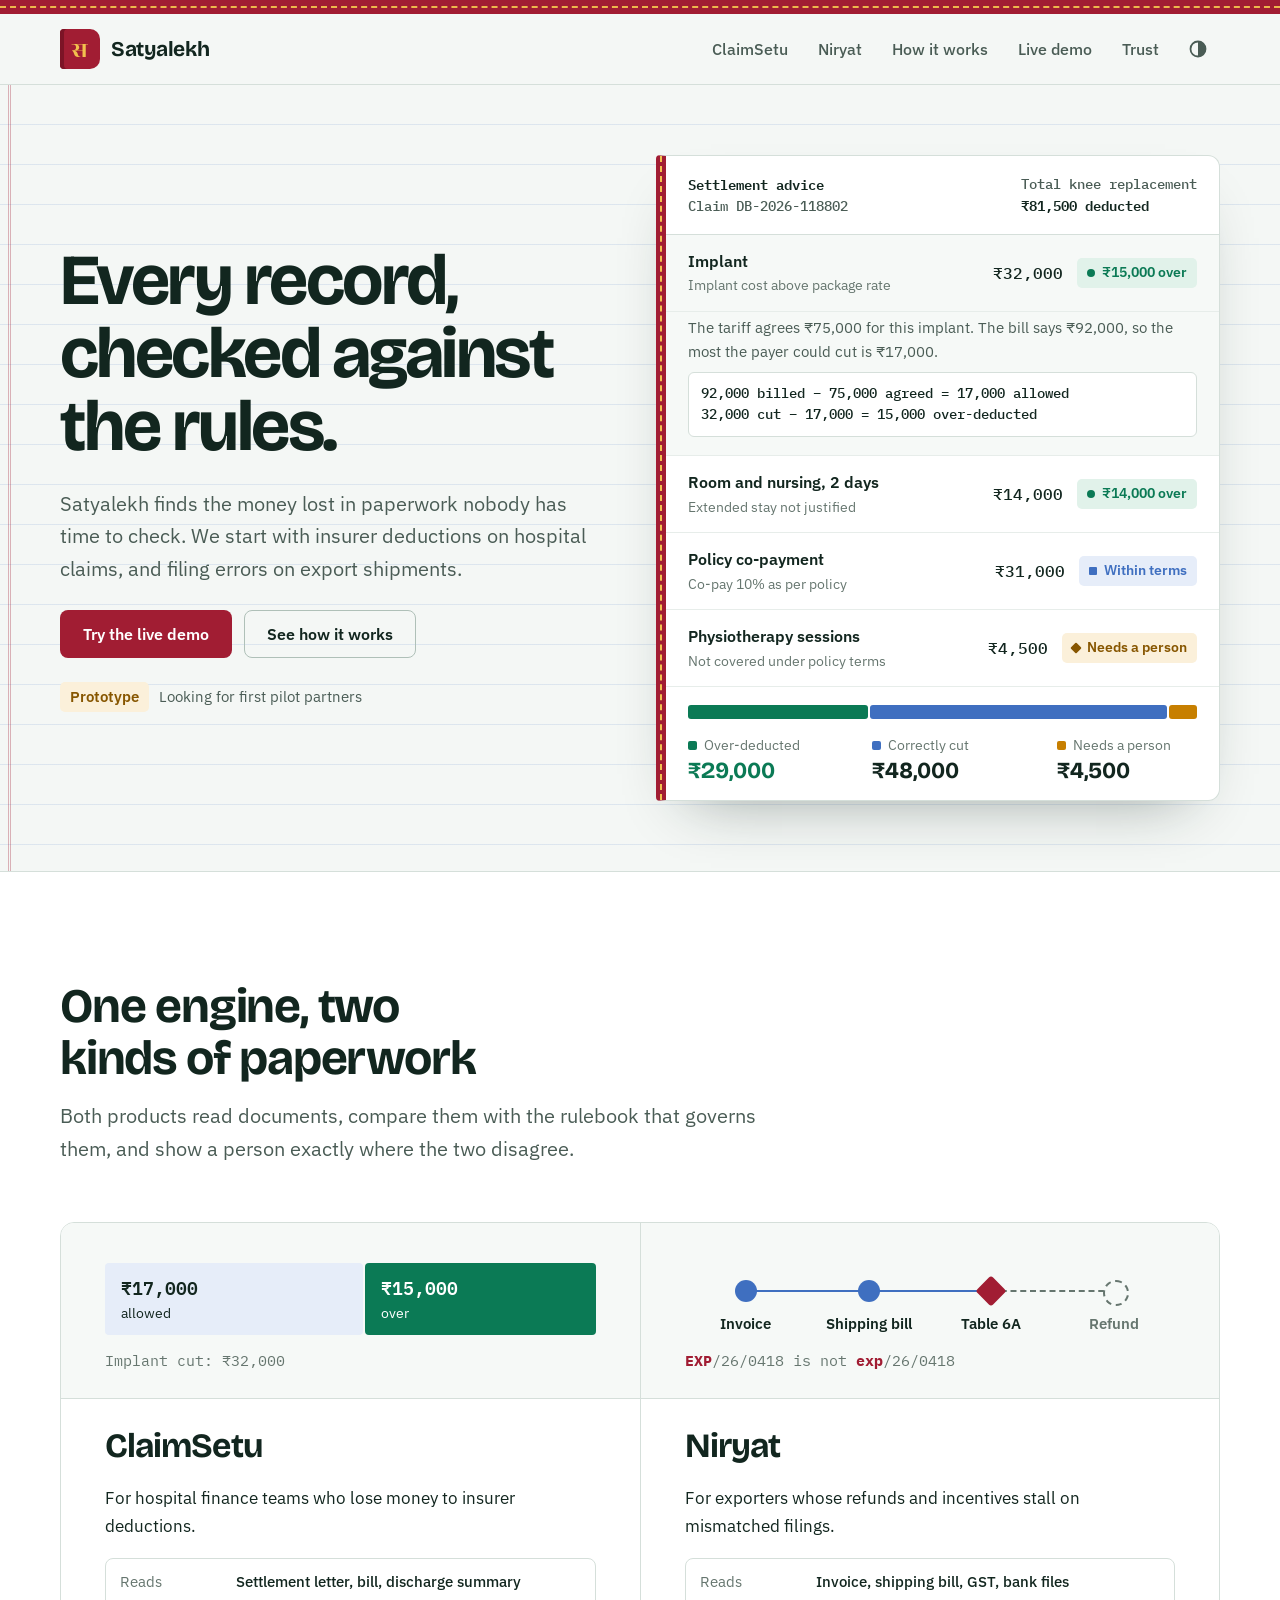
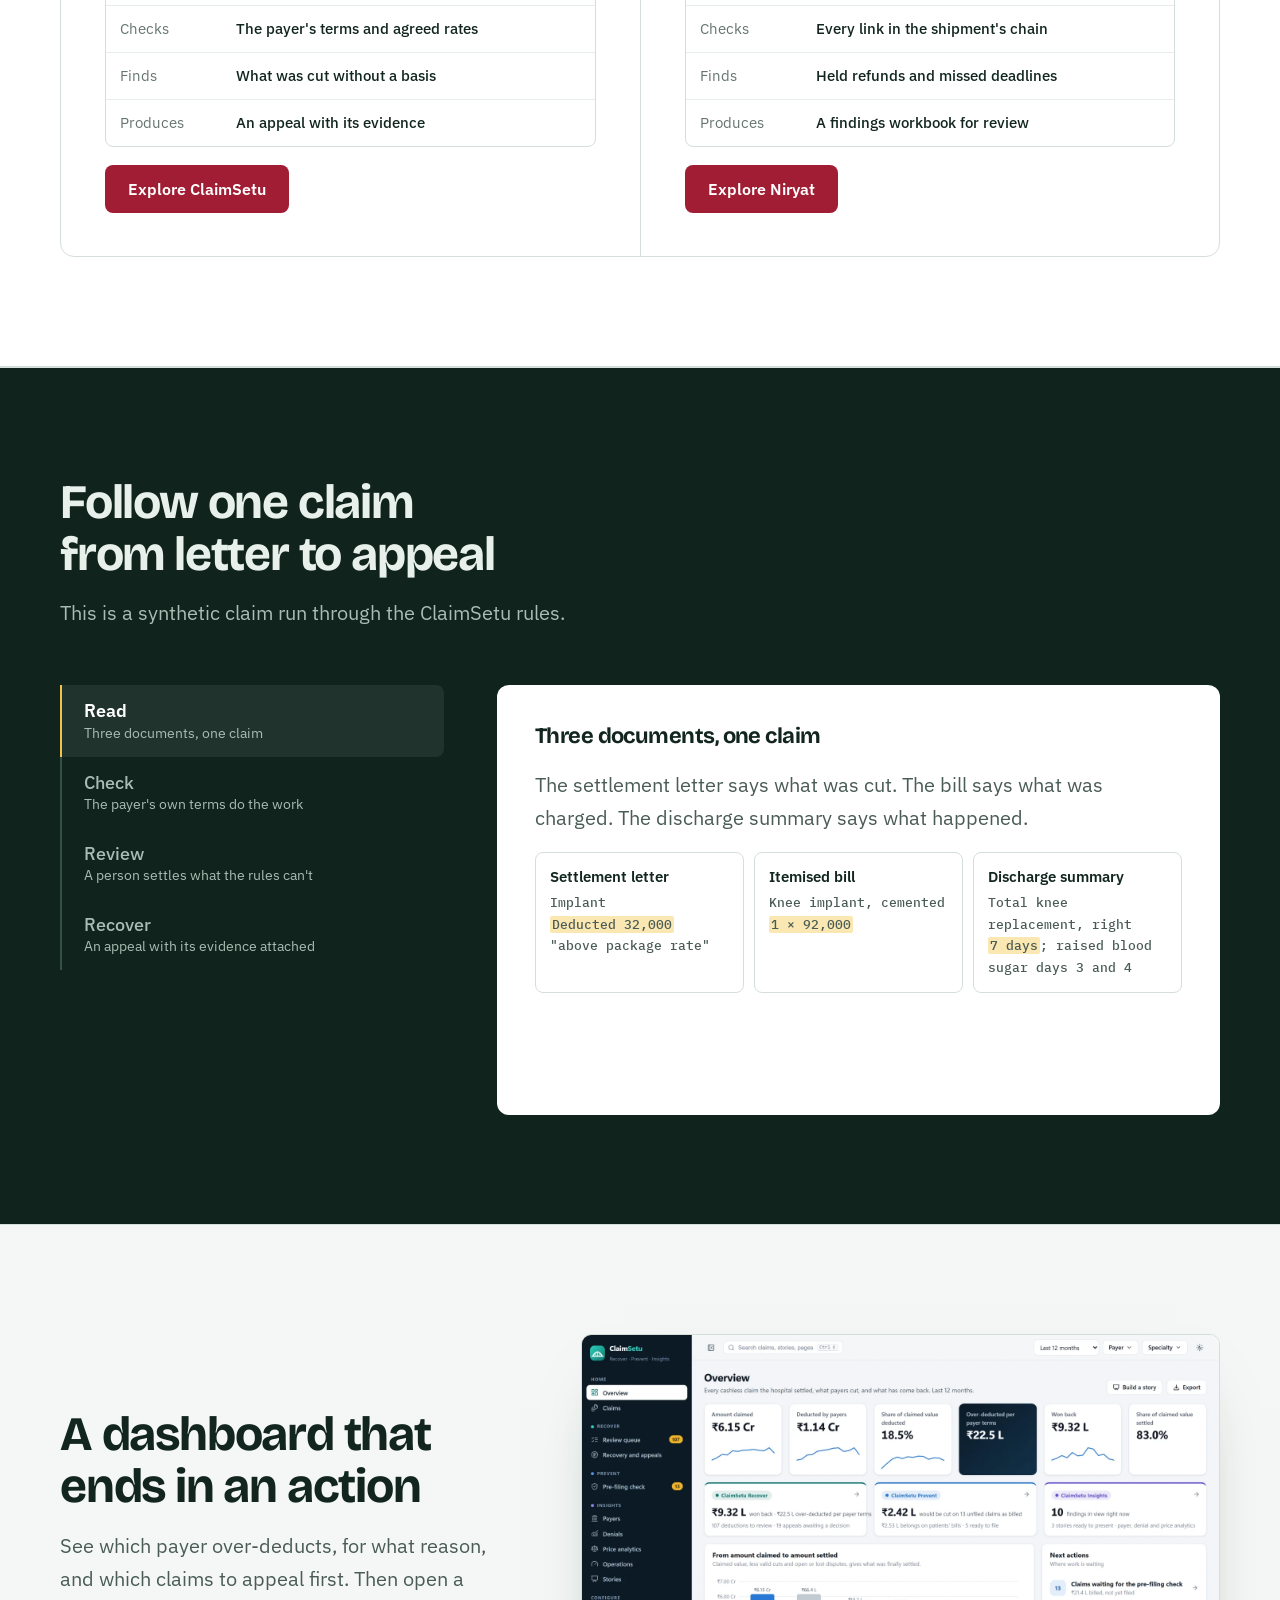
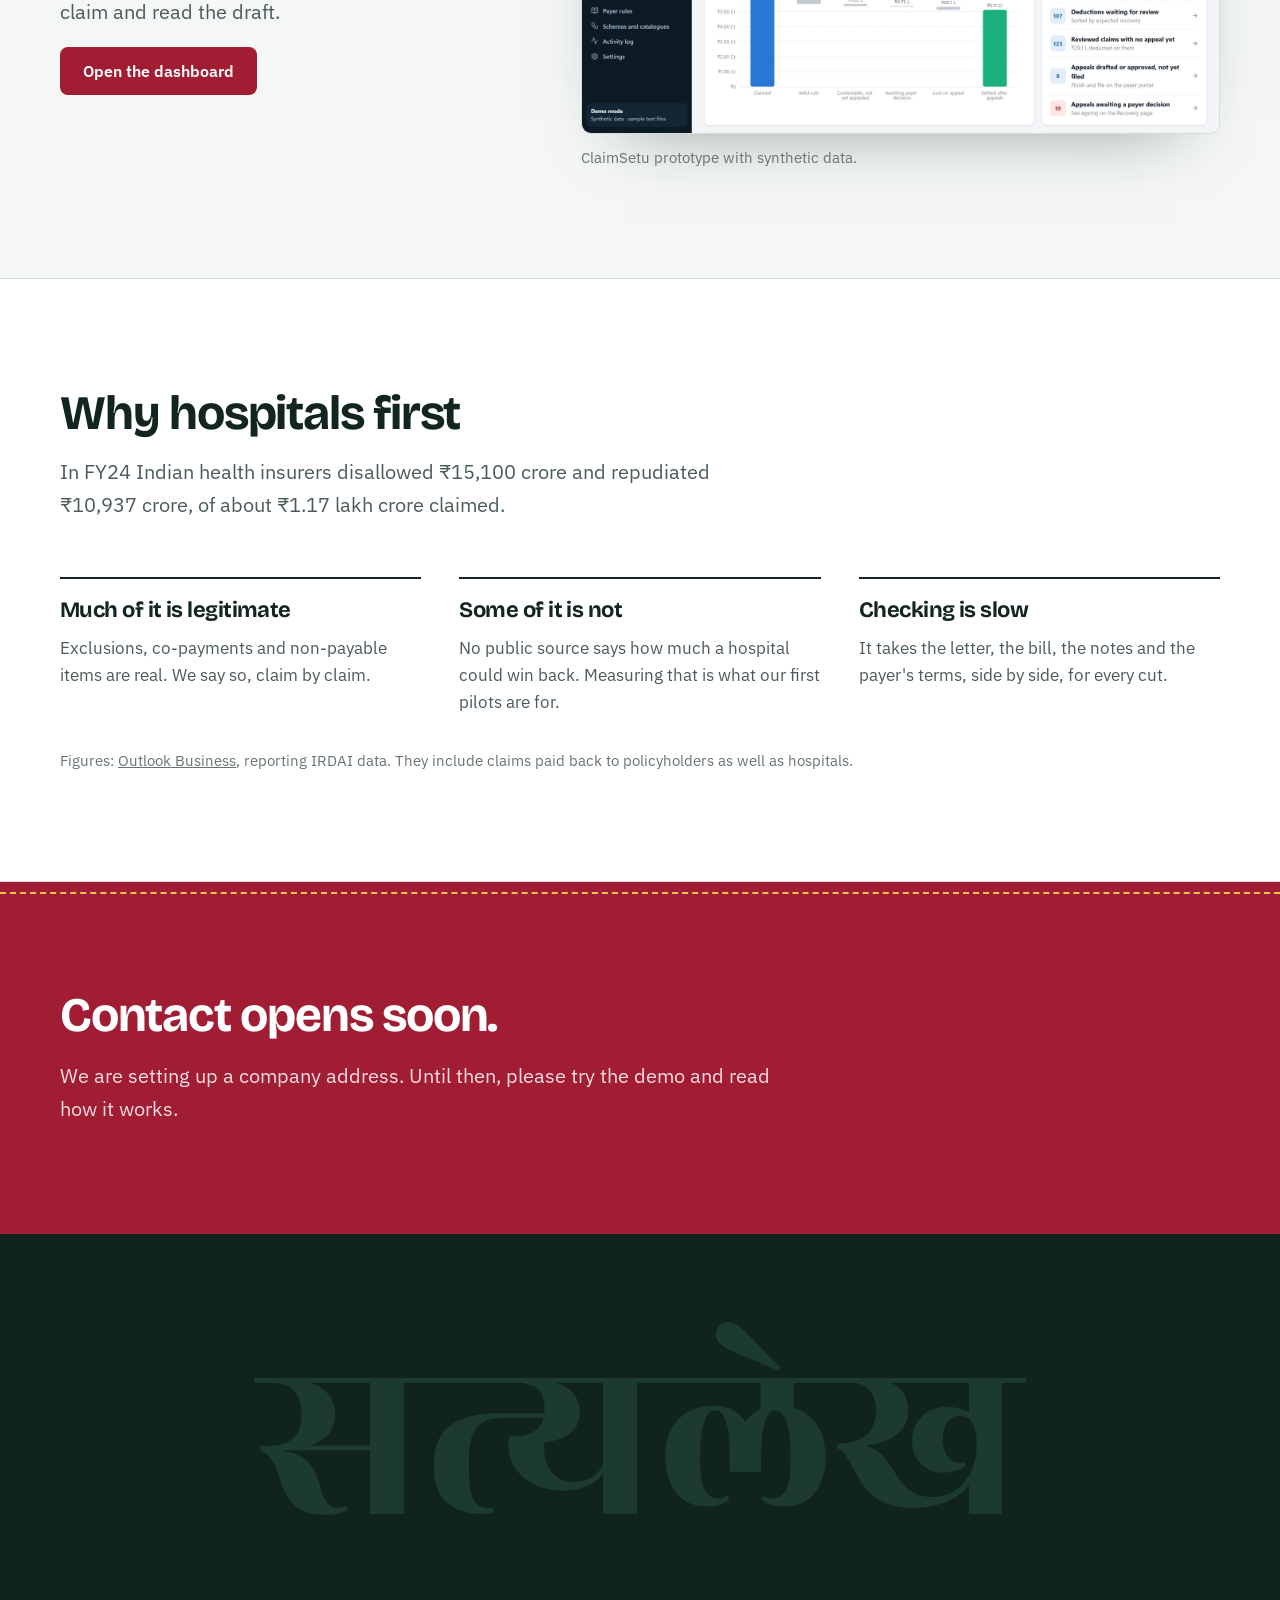
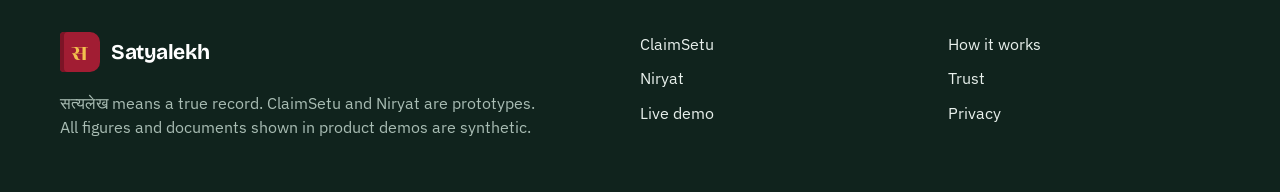
==== index.html @ 8bce0546 "Publish Satyalekh site Co-Authored-By: Claude Opus 5.5 <noreply@anthropic.com>" ====
<!doctype html>
<html lang="en"><head><meta charset="utf-8"><meta name="viewport" content="width=device-width,initial-scale=1">
<title>Satyalekh</title><meta name="description" content="Every record, checked against the rules. ClaimSetu for hospital claims and Niryat for export filings."><meta name="robots" content="noindex"><link rel="canonical" href="https://rahul263-stack.github.io/satyalekh/"><meta property="og:url" content="https://rahul263-stack.github.io/satyalekh/"><meta property="og:image" content="https://rahul263-stack.github.io/satyalekh/assets/share.png"><meta property="og:image:width" content="1200"><meta property="og:image:height" content="630"><meta name="twitter:card" content="summary_large_image"><meta property="og:type" content="website"><meta property="og:site_name" content="Satyalekh"><meta property="og:title" content="Satyalekh"><meta property="og:description" content="Every record, checked against the rules. ClaimSetu for hospital claims and Niryat for export filings."><meta name="theme-color" content="#A11D33"><script src="assets/theme.js"></script>
<link rel="icon" href="data:image/svg+xml,<svg xmlns='http://www.w3.org/2000/svg' viewBox='0 0 64 64'><rect width='64' height='64' rx='10' fill='%23A11D33'/><path d='M10 10v44' stroke='%23F2C14E' stroke-width='4' stroke-dasharray='7 5'/><path d='M22 34l9 10 20-24' fill='none' stroke='white' stroke-width='7'/></svg>">
<link rel="preconnect" href="https://fonts.googleapis.com"><link rel="preconnect" href="https://fonts.gstatic.com" crossorigin>
<link href="https://fonts.googleapis.com/css2?family=Bricolage+Grotesque:opsz,wght@12..96,600;12..96,700&family=IBM+Plex+Mono:wght@400;500;600&family=IBM+Plex+Sans:wght@400;500;600;700&family=Rozha+One&display=swap" rel="stylesheet">
<link rel="stylesheet" href="assets/site.css"></head><body>
<a class="skip" href="#main">Skip to content</a><div class="binding" aria-hidden="true"></div>
<header class="top"><div class="wrap bar"><a class="logo" href="index.html"><i aria-hidden="true">स</i>Satyalekh</a><button class="menu" type="button" aria-expanded="false" aria-controls="nav">Menu</button><nav class="nav" id="nav" aria-label="Main"><a href="claimsetu.html">ClaimSetu</a><a href="niryat.html">Niryat</a><a href="how-it-works.html">How it works</a><a href="demo.html">Live demo</a><a href="trust.html">Trust</a><button class="theme" type="button" aria-label="Switch light or dark theme"><svg width="20" height="20" viewBox="0 0 20 20" aria-hidden="true"><circle cx="10" cy="10" r="7.5" fill="none" stroke="currentColor" stroke-width="1.8"/><path d="M10 2.5a7.5 7.5 0 0 1 0 15z" fill="currentColor"/></svg><span>Theme</span></button></nav></div></header>
<main id="main">
<section class="hero"><div class="wrap"><div class="hero-copy"><h1>Every record, checked against the rules.</h1><p class="lead">Satyalekh finds the money lost in paperwork nobody has time to check. We start with insurer deductions on hospital claims, and filing errors on export shipments.</p><div class="cta"><a class="btn p" href="demo.html">Try the live demo</a><a class="btn s" href="how-it-works.html">See how it works</a></div><p class="status"><b>Prototype</b> Looking for first pilot partners</p></div><figure class="letter" aria-label="Settlement letter checked line by line"><div class="letter-h"><span><strong>Settlement advice</strong><br>Claim DB-2026-118802</span><span>Total knee replacement<br><strong>₹81,500 deducted</strong></span></div>
<button class="line" type="button" aria-expanded="true" aria-controls="pf0"><span class="row"><span class="what">Implant<span class="why">Implant cost above package rate</span></span><span class="amt">₹32,000</span><span class="tag g">₹15,000 over</span></span></button><div class="proof" id="pf0">The tariff agrees ₹75,000 for this implant. The bill says ₹92,000, so the most the payer could cut is ₹17,000.<code>92,000 billed − 75,000 agreed = 17,000 allowed<br>32,000 cut − 17,000 = 15,000 over-deducted</code></div><button class="line" type="button" aria-expanded="false" aria-controls="pf1"><span class="row"><span class="what">Room and nursing, 2 days<span class="why">Extended stay not justified</span></span><span class="amt">₹14,000</span><span class="tag g">₹14,000 over</span></span></button><div class="proof" id="pf1" hidden>The discharge summary records raised blood sugar on days 3 and 4. The terms accept a documented complication as grounds for a longer stay.<code>Evidence: discharge summary, "needing insulin adjustment"</code></div><button class="line" type="button" aria-expanded="false" aria-controls="pf2"><span class="row"><span class="what">Policy co-payment<span class="why">Co-pay 10% as per policy</span></span><span class="amt">₹31,000</span><span class="tag a">Within terms</span></span></button><div class="proof" id="pf2" hidden>The policy carries a 10% co-payment. This cut is correct, so it is not appealed.<code>310,000 claimed × 10% = 31,000</code></div><button class="line" type="button" aria-expanded="false" aria-controls="pf3"><span class="row"><span class="what">Physiotherapy sessions<span class="why">Not covered under policy terms</span></span><span class="amt">₹4,500</span><span class="tag w">Needs a person</span></span></button><div class="proof" id="pf3" hidden>The terms on file say nothing about physiotherapy. A reviewer decides. The software does not guess.<code>No matching rule found</code></div>
<div class="split" role="img" aria-label="Of ₹81,500 deducted: ₹29,000 over-deducted, ₹48,000 correctly cut, ₹4,500 needs a person"><i style="flex:29000" class="sg"></i><i style="flex:48000" class="sa"></i><i style="flex:4500" class="sw"></i></div><dl class="sum"><div class="win"><dt>Over-deducted</dt><dd>₹29,000</dd></div><div><dt>Correctly cut</dt><dd>₹48,000</dd></div><div><dt>Needs a person</dt><dd>₹4,500</dd></div></dl></figure></div></section>
<section class="sheet"><div class="wrap"><div class="sec-head"><h2>One engine, two kinds of paperwork</h2><p class="lead">Both products read documents, compare them with the rulebook that governs them, and show a person exactly where the two disagree.</p></div><div class="pair"><article class="prod"><div class="pv" aria-hidden="true"><div class="cutbar"><span style="flex:17">₹17,000<br><small>allowed</small></span><span class="over" style="flex:15">₹15,000<br><small>over</small></span></div><p class="mono small">Implant cut: ₹32,000</p></div><h3>ClaimSetu</h3><p>For hospital finance teams who lose money to insurer deductions.</p><dl class="eq"><div><dt>Reads</dt><dd>Settlement letter, bill, discharge summary</dd></div><div><dt>Checks</dt><dd>The payer's terms and agreed rates</dd></div><div><dt>Finds</dt><dd>What was cut without a basis</dd></div><div><dt>Produces</dt><dd>An appeal with its evidence</dd></div></dl><div class="cta"><a class="btn p" href="claimsetu.html">Explore ClaimSetu</a></div></article><article class="prod"><div class="pv" aria-hidden="true"><div class="links"><span>Invoice</span><span>Shipping bill</span><span class="bad">Table 6A</span><span class="off">Refund</span></div><p class="mono small"><b>EXP</b>/26/0418 is not <b>exp</b>/26/0418</p></div><h3>Niryat</h3><p>For exporters whose refunds and incentives stall on mismatched filings.</p><dl class="eq"><div><dt>Reads</dt><dd>Invoice, shipping bill, GST, bank files</dd></div><div><dt>Checks</dt><dd>Every link in the shipment's chain</dd></div><div><dt>Finds</dt><dd>Held refunds and missed deadlines</dd></div><div><dt>Produces</dt><dd>A findings workbook for review</dd></div></dl><div class="cta"><a class="btn p" href="niryat.html">Explore Niryat</a></div></article></div></div></section>
<section class="night"><div class="wrap"><div class="sec-head"><h2>Follow one claim from letter to appeal</h2><p class="lead">This is a synthetic claim run through the ClaimSetu rules.</p></div><div class="stepper"><div class="steps" role="tablist" aria-label="How a claim is checked" aria-orientation="vertical"><button role="tab" id="t0" aria-controls="s0" aria-selected="true" tabindex="0">Read<small>Three documents, one claim</small></button><button role="tab" id="t1" aria-controls="s1" aria-selected="false" tabindex="-1">Check<small>The payer's own terms do the work</small></button><button role="tab" id="t2" aria-controls="s2" aria-selected="false" tabindex="-1">Review<small>A person settles what the rules can't</small></button><button role="tab" id="t3" aria-controls="s3" aria-selected="false" tabindex="-1">Recover<small>An appeal with its evidence attached</small></button></div><div><div class="stage" role="tabpanel" id="s0" aria-labelledby="t0"><h3>Three documents, one claim</h3><p class="lead">The settlement letter says what was cut. The bill says what was charged. The discharge summary says what happened.</p><div class="docs"><div class="doc"><b>Settlement letter</b>Implant<br><mark>Deducted 32,000</mark><br>"above package rate"</div><div class="doc"><b>Itemised bill</b>Knee implant, cemented<br><mark>1 × 92,000</mark></div><div class="doc"><b>Discharge summary</b>Total knee replacement, right<br><mark>7 days</mark>; raised blood sugar days 3 and 4</div></div></div><div class="stage" role="tabpanel" id="s1" aria-labelledby="t1" hidden><h3>The payer's own terms do the work</h3><p class="lead">One rule file per payer holds the policy terms and the rates it agreed with the hospital. The engine works out the most the payer could cut.</p><div class="calc"><div><span>Implant billed</span><span>₹92,000</span></div><div><span>Rate agreed with this payer</span><span>₹75,000</span></div><div><span>Cut allowed</span><span>₹17,000</span></div><div><span>Cut made</span><span>₹32,000</span></div><div class="tot"><span>Over-deducted</span><span>₹15,000</span></div></div></div><div class="stage" role="tabpanel" id="s2" aria-labelledby="t2" hidden><h3>A person settles what the rules can't</h3><p class="lead">Findings with a clear rule go to quick confirmation. Anything without a rule waits for a reviewer. Nothing unclear is appealed automatically.</p><div class="calc"><div><span>Implant</span><span class="tag g">Confirmed</span></div><div><span>Room and nursing</span><span class="tag g">Confirmed</span></div><div><span>Co-payment</span><span class="tag a">Correctly cut</span></div><div><span>Physiotherapy</span><span class="tag w">Needs a person</span></div></div></div><div class="stage" role="tabpanel" id="s3" aria-labelledby="t3" hidden><h3>An appeal with its evidence attached</h3><p class="lead">The draft names the term, shows the arithmetic and lists the documents. The hospital edits it, approves it and files it.</p><div class="appeal">Re: Claim DB-2026-118802

1. Implant. Deducted ₹32,000. The signed tariff
   supports ₹17,000. Please release ₹15,000.
2. Room and nursing. The discharge summary records
   a complication. Please release ₹14,000.

Total requested: ₹29,000</div></div></div></div></div></section>
<section><div class="wrap feat"><div><h2>A dashboard that ends in an action</h2><p class="lead">See which payer over-deducts, for what reason, and which claims to appeal first. Then open a claim and read the draft.</p><div class="cta"><a class="btn p" href="demo.html">Open the dashboard</a></div></div><figure><div class="shot"><img src="assets/claimsetu-overview.webp" width="1600" height="1000" alt="ClaimSetu overview with claimed, deducted and recovered amounts"></div><figcaption>ClaimSetu prototype with synthetic data.</figcaption></figure></div></section>
<section class="sheet"><div class="wrap"><div class="sec-head"><h2>Why hospitals first</h2><p class="lead">In FY24 Indian health insurers disallowed ₹15,100 crore and repudiated ₹10,937 crore, of about ₹1.17 lakh crore claimed.</p></div><div class="cols"><div><h3>Much of it is legitimate</h3><p>Exclusions, co-payments and non-payable items are real. We say so, claim by claim.</p></div><div><h3>Some of it is not</h3><p>No public source says how much a hospital could win back. Measuring that is what our first pilots are for.</p></div><div><h3>Checking is slow</h3><p>It takes the letter, the bill, the notes and the payer's terms, side by side, for every cut.</p></div></div><p class="small" style="margin-top:32px">Figures: <a href="https://www.outlookbusiness.com/economy-and-policy/health-insurers-disallowed-claims-worth-rs-15100-crore-during-fy24">Outlook Business</a>, reporting IRDAI data. They include claims paid back to policyholders as well as hospitals.</p></div></section><section class="end" id="contact"><div class="wrap" style="grid-template-columns:minmax(0,1fr)"><div><h2>Contact opens soon.</h2><p class="lead">We are setting up a company address. Until then, please try the demo and read how it works.</p></div></div></section></main>
<footer><div class="word" aria-hidden="true">सत्यलेख</div><div class="wrap"><div><a class="logo" href="index.html"><i aria-hidden="true">स</i>Satyalekh</a><p>सत्यलेख means a true record. ClaimSetu and Niryat are prototypes. All figures and documents shown in product demos are synthetic.</p></div><nav aria-label="Products"><a href="claimsetu.html">ClaimSetu</a><a href="niryat.html">Niryat</a><a href="demo.html">Live demo</a></nav><nav aria-label="Company"><a href="how-it-works.html">How it works</a><a href="trust.html">Trust</a><a href="privacy.html">Privacy</a></nav></div></footer>
<script src="assets/site.js"></script></body></html>
---- assets/site.css ----
/* Layout: an account book. A stitched madder cloth edge binds cool ruled pages; evidence is set in mono, speech in sans. */
:root{
  --paper:#F4F7F5; --sheet:#FFFFFF; --ink:#12261F; --ink-2:#4A5C55; --ink-3:#66766F; --rule:#D5DFDA; --rule-2:#E7EDEA;
  --cloth:#A11D33; --cloth-deep:#7C1426; --thread:#F2C14E; --night:#10231D; --night-2:#18332A; --on-night:#E8F0EC; --on-night-2:#A9BDB4;
  --good:#0B7A55; --good-bg:#E1F2EA; --warn:#C77F00; --warn-ink:#875600; --warn-bg:#FBF0DA; --info:#3F6FC0; --info-bg:#E6EDF9;
  --display:'Bricolage Grotesque','Segoe UI',system-ui,sans-serif; --body:'IBM Plex Sans','Segoe UI',system-ui,sans-serif; --mono:'IBM Plex Mono',Consolas,monospace; --deva:'Rozha One','Nirmala UI',serif;
  --tint:#F6F9F7; --edge:#AFC0B8; --head:rgba(244,247,245,.94); --hl:#FBE7B2; --mark:#A11D33; --lane-a:#FBF4E4; --lane-b:#F1F6F4; --lane-c:#EDF2FB; --c-g:#0B7A55; --c-w:#C77F00; --c-a:#3F6FC0; --grid:#E1E9E5; --ruleline:rgba(63,111,192,.13); --margin:rgba(161,29,51,.32);
  --max:1200px; --r:10px;
}
*{box-sizing:border-box}[hidden]{display:none!important}
html{scroll-behavior:smooth;scroll-padding-top:90px;background:var(--paper)}
body{margin:0;background:var(--paper);color:var(--ink);font:400 17px/1.6 var(--body);-webkit-font-smoothing:antialiased}
h1,h2,h3,h4,p,ul,ol,figure,dl,dd{margin:0}ul,ol{padding:0;list-style:none}img,svg{max-width:100%;display:block}a{color:inherit}
h1,h2,h3{font-family:var(--display);letter-spacing:-.025em;text-wrap:balance;font-weight:700}
h1{font-size:clamp(40px,5.6vw,72px);line-height:1.02}h2{font-size:clamp(30px,3.9vw,48px);line-height:1.08}h3{font-size:22px;line-height:1.25}
.wrap{max-width:var(--max);margin:0 auto;padding-inline:max(20px,env(safe-area-inset-left)) max(20px,env(safe-area-inset-right))}
.lead{font-size:clamp(18px,1.6vw,21px);color:var(--ink-2);max-width:60ch}
.small{font-size:14.5px;color:var(--ink-3)}.mono{font-family:var(--mono)}.num{font-variant-numeric:tabular-nums}
:focus-visible{outline:3px solid var(--info);outline-offset:3px;border-radius:4px}
.skip{position:absolute;left:-999px}.skip:focus{left:12px;top:12px;z-index:99;background:var(--sheet);padding:10px 14px}
.vh{position:absolute;width:1px;height:1px;overflow:hidden;clip-path:inset(50%)}

/* bound edge */
.binding{height:14px;background:var(--cloth);position:relative}
.binding::after{content:"";position:absolute;inset:6px 0 auto;border-top:2px dashed var(--thread);opacity:.95}
header.top{position:sticky;top:0;z-index:40;background:var(--head);backdrop-filter:blur(10px);border-bottom:1px solid var(--rule)}
.bar{display:flex;align-items:center;justify-content:space-between;gap:24px;min-height:70px}
.logo{display:flex;align-items:center;gap:11px;text-decoration:none;font:700 21px var(--display);letter-spacing:-.02em}
.logo i{font:400 23px/1 var(--deva);font-style:normal;width:40px;height:40px;background:var(--cloth);color:var(--thread);display:grid;place-items:center;border-radius:4px 10px 10px 4px;padding-top:3px;box-shadow:inset 4px 0 0 var(--cloth-deep)}
.nav{display:flex;align-items:center;gap:4px}
.nav a{padding:10px 13px;text-decoration:none;color:var(--ink-2);font-weight:500;font-size:15.5px;border-radius:8px}
.nav a:hover{color:var(--ink);background:var(--rule-2)}.nav a[aria-current]{color:var(--ink);box-shadow:inset 0 -2px 0 var(--mark);border-radius:0}
.btn{display:inline-flex;align-items:center;justify-content:center;gap:8px;min-height:48px;padding:0 22px;border-radius:8px;border:1.5px solid transparent;font:600 16px var(--body);text-decoration:none;cursor:pointer;transition:background .18s,border-color .18s,transform .18s}
.btn:active{transform:translateY(1px)}.btn.p{background:var(--cloth);color:#fff}.btn.p:hover{background:var(--cloth-deep)}
.btn.s{border-color:var(--edge);color:var(--ink);background:transparent}.btn.s:hover{border-color:var(--ink);background:var(--sheet)}
.nav a.btn.p{color:#fff;min-height:44px;padding:0 18px;margin-left:8px;border-radius:8px}.nav a.btn.p:hover{background:var(--cloth-deep)}
.cta{display:flex;gap:12px;flex-wrap:wrap}
.menu{display:none;border:1px solid var(--rule);background:var(--sheet);border-radius:8px;min-height:44px;padding:0 14px;font:600 15px var(--body);color:var(--ink);cursor:pointer}

section{padding-block:clamp(64px,8.5vw,116px)}
.sec-head{display:grid;gap:16px;max-width:760px;margin-bottom:clamp(32px,4.5vw,56px)}
.night{background:var(--night);color:var(--on-night)}.night .lead,.night .small{color:var(--on-night-2)}
.sheet{background:var(--sheet);border-block:1px solid var(--rule)}

/* hero + letter */
.hero{padding-block:clamp(44px,5.5vw,84px)}
.hero .wrap{display:grid;grid-template-columns:minmax(0,1fr) minmax(0,1.06fr);gap:clamp(32px,5vw,72px);align-items:center}
.hero-copy{display:grid;gap:24px}
.status{display:inline-flex;gap:10px;align-items:center;font-size:15px;color:var(--ink-2)}
.status b{font-weight:600;color:var(--warn-ink);background:var(--warn-bg);padding:3px 10px;border-radius:5px}
.letter{background:var(--sheet);border:1px solid var(--rule);border-left:10px solid var(--cloth);border-radius:4px 12px 12px 4px;box-shadow:0 28px 60px -34px rgba(18,38,31,.45);min-width:0}
.letter-h{display:flex;justify-content:space-between;gap:14px;flex-wrap:wrap;padding:18px 22px;border-bottom:1px solid var(--rule);font:500 13.5px/1.5 var(--mono);color:var(--ink-2)}
.letter-h strong{color:var(--ink);font-weight:600}
.line{display:block;width:100%;text-align:left;background:none;border:0;border-bottom:1px solid var(--rule-2);padding:14px 22px;font:inherit;color:inherit;cursor:pointer;position:relative}
.line:hover{background:var(--tint)}.line[aria-expanded=true]{background:var(--tint)}
.line .row{display:grid;grid-template-columns:minmax(0,1fr) auto auto;gap:14px;align-items:center}
.line .what{font-weight:600;font-size:16px}.line .why{font-size:14px;color:var(--ink-3);display:block;font-weight:400}
.line .amt{font:500 16px var(--mono);font-variant-numeric:tabular-nums}
.tag{display:inline-flex;align-items:center;gap:7px;font-weight:600;font-size:13.5px;padding:4px 10px;border-radius:5px;white-space:nowrap}
.tag::before{content:"";width:8px;height:8px;border-radius:50%;background:currentColor}
.tag.g{color:var(--good);background:var(--good-bg)}.tag.a{color:var(--info);background:var(--info-bg)}.tag.w{color:var(--warn-ink);background:var(--warn-bg)}
.tag.w::before{border-radius:1px;transform:rotate(45deg)}.tag.a::before{border-radius:1px}
.proof{padding:4px 22px 18px;border-bottom:1px solid var(--rule-2);background:var(--tint);font-size:15px;color:var(--ink-2)}
.proof code{display:block;font:500 13.5px/1.6 var(--mono);color:var(--ink);background:var(--sheet);border:1px solid var(--rule);border-radius:6px;padding:10px 12px;margin-top:8px;overflow-wrap:anywhere}
.sum{display:grid;grid-template-columns:repeat(4,1fr)}
.sum div{padding:16px 14px 16px 22px;border-right:1px solid var(--rule-2)}.sum div:last-child{border:0}
.sum dt{font-size:13.5px;color:var(--ink-3)}.sum dd{font:700 23px var(--display);font-variant-numeric:tabular-nums}.sum .win dd{color:var(--good)}

/* product pair */
.pair{display:grid;grid-template-columns:repeat(2,minmax(0,1fr));gap:0;border:1px solid var(--rule);background:var(--sheet);border-radius:14px;overflow:hidden}
.prod{padding:clamp(26px,3.4vw,46px);display:flex;flex-direction:column;gap:18px;min-width:0}.prod+.prod{border-left:1px solid var(--rule)}
.prod h3{font-size:34px}.prod .small{margin-top:auto}
.eq{display:grid;gap:0;border:1px solid var(--rule);border-radius:8px;font-size:15px;overflow:hidden}
.eq div{display:grid;grid-template-columns:104px minmax(0,1fr);gap:12px;padding:11px 14px}.eq div+div{border-top:1px solid var(--rule-2)}.eq dt{color:var(--ink-3)}.eq dd{font-weight:500}
.ticks{display:grid;gap:12px}.ticks li{padding-left:30px;position:relative}.ticks li::before{content:"";position:absolute;left:2px;top:.42em;width:13px;height:7px;border:solid var(--good);border-width:0 0 2.5px 2.5px;transform:rotate(-45deg)}
.crosses li::before{border:0;width:14px;height:2.5px;background:var(--mark);top:.72em;transform:none}

/* stepper */
.stepper{display:grid;grid-template-columns:minmax(260px,.8fr) minmax(0,1.5fr);gap:clamp(24px,4vw,60px);align-items:start}
.steps{border-left:2px solid #31514A}
.steps button{display:block;width:100%;text-align:left;background:none;border:0;color:var(--on-night-2);font:500 18px/1.35 var(--body);padding:14px 22px;cursor:pointer;margin-left:-2px;border-left:2px solid transparent}
.steps button:hover{color:#fff}.steps button[aria-selected=true]{color:#fff;font-weight:600;border-left-color:var(--thread)}
.steps small{display:block;font-size:14px;font-weight:400;color:var(--on-night-2)}
.stage{background:var(--sheet);color:var(--ink);border-radius:12px;padding:clamp(22px,3vw,38px);min-height:430px;display:grid;gap:18px;align-content:start;min-width:0}
.stage .lead{color:var(--ink-2)}
.docs{display:grid;gap:10px;grid-template-columns:repeat(3,minmax(0,1fr))}
.doc{border:1px solid var(--rule);border-radius:8px;padding:14px;font:500 13px/1.65 var(--mono);color:var(--ink-2);overflow-wrap:anywhere}.doc b{display:block;font:600 14.5px var(--body);color:var(--ink);margin-bottom:6px}
.doc mark{background:var(--hl);color:inherit;border-radius:2px;padding:0 2px}
.calc{display:grid;gap:0;border:1px solid var(--rule);border-radius:8px;overflow:hidden}.calc div{display:flex;justify-content:space-between;gap:16px;padding:11px 16px}.calc div+div{border-top:1px solid var(--rule-2)}.calc .tot{background:var(--good-bg);font-weight:700;color:var(--good)}.calc span:last-child:not(.tag){font-family:var(--mono);white-space:nowrap}

/* swimlane + architecture svg */
.diagram{overflow-x:auto;border:1px solid var(--rule);background:var(--sheet);border-radius:14px;padding:20px}
.diagram svg{min-width:980px;width:100%;height:auto;max-width:none}
.diagram text{font-family:var(--body);fill:var(--ink)}
.hint{display:none}
/* chain */
.chain{display:grid;grid-template-columns:repeat(4,minmax(0,1fr));gap:12px}
.link{text-align:left;background:var(--sheet);border:1.5px solid var(--rule);border-radius:10px;padding:16px;font:inherit;color:inherit;cursor:pointer;display:grid;gap:8px;min-width:0}
.link:hover{border-color:var(--ink-3)}.link[aria-pressed=true]{border-color:var(--ink);box-shadow:0 0 0 1px var(--ink)}
.link b{font-size:16.5px}.link .ref{font:500 13px var(--mono);color:var(--ink-3);overflow-wrap:anywhere}
.finding{margin-top:16px;border:1px solid var(--rule);background:var(--sheet);border-radius:10px;padding:24px;display:grid;gap:12px}
.kv{display:grid;grid-template-columns:repeat(auto-fit,minmax(200px,1fr));gap:12px}.kv div{border-left:2px solid var(--rule);padding-left:14px}.kv dt{font-size:14px;color:var(--ink-3)}.kv dd{font-weight:600;overflow-wrap:anywhere}

.shot{border:1px solid var(--rule);border-radius:10px;overflow:hidden;background:var(--sheet);box-shadow:0 30px 70px -44px rgba(18,38,31,.55)}.shot img{width:100%;height:auto}
figcaption{font-size:14.5px;color:var(--ink-3);padding-top:12px}.night figcaption{color:var(--on-night-2)}
.feat{display:grid;grid-template-columns:minmax(0,5fr) minmax(0,7fr);gap:clamp(28px,5vw,72px);align-items:center}.feat+.feat{margin-top:clamp(60px,8vw,110px)}.feat.r>:first-child{order:2}.feat>div{display:grid;gap:18px}
.cols{display:grid;grid-template-columns:repeat(3,minmax(0,1fr));gap:clamp(24px,3vw,44px)}.cols>div{display:grid;gap:10px;align-content:start;border-top:2px solid var(--ink);padding-top:18px}.cols.two{grid-template-columns:repeat(2,minmax(0,1fr))}.night .cols>div{border-color:var(--thread)}.night .cols p{color:var(--on-night-2)}.cols p{color:var(--ink-2)}
.tablebox{overflow-x:auto;border:1px solid var(--rule);border-radius:10px;background:var(--sheet)}
table{width:100%;border-collapse:collapse;font-size:15.5px}th,td{text-align:left;padding:13px 16px;border-bottom:1px solid var(--rule-2);vertical-align:top}th{font-weight:600;color:var(--ink-2);font-size:14.5px;background:var(--tint)}tr:last-child td{border-bottom:0}td.n,th.n{text-align:right;font-variant-numeric:tabular-nums;white-space:nowrap}
details.q{border-top:1px solid var(--rule)}details.q:last-child{border-bottom:1px solid var(--rule)}details.q summary{cursor:pointer;padding:20px 0;font-weight:600;font-size:18px}details.q p{padding-bottom:22px;color:var(--ink-2);max-width:70ch}
.end{background:var(--cloth);color:#fff;position:relative}.end::before{content:"";position:absolute;inset:10px 0 auto;border-top:2px dashed var(--thread)}.end .wrap{display:grid;grid-template-columns:minmax(0,1.2fr) minmax(0,1fr);gap:40px;align-items:center}.end .lead{color:#F6DDE1;margin-top:18px}
.card-f{background:var(--sheet);color:var(--ink);border-radius:12px;padding:26px;display:grid;gap:14px}.card-f label{display:grid;gap:6px;font-weight:600;font-size:15px}.card-f input,.card-f select,.card-f textarea{font:400 16px var(--body);color:var(--ink);padding:11px 13px;border:1.5px solid var(--edge);border-radius:7px;background:var(--sheet);width:100%}.card-f .small{margin:0}
footer{background:var(--night);color:var(--on-night-2);padding-block:52px;font-size:15.5px}footer .wrap{display:grid;grid-template-columns:2fr 1fr 1fr;gap:36px}footer a{color:var(--on-night);text-decoration:none;display:block;padding:5px 0}footer a:hover{text-decoration:underline}footer .logo{display:flex;color:#fff}footer p{margin-top:14px;max-width:48ch}

/* dashboard */
.app{padding-block:32px 80px}
.app-h{display:flex;justify-content:space-between;align-items:end;gap:20px;flex-wrap:wrap;margin-bottom:22px}.app-h h1{font-size:clamp(30px,3.6vw,42px)}
.filters{display:flex;gap:12px;flex-wrap:wrap;align-items:end;margin-bottom:18px}.filters label{display:grid;gap:5px;font-size:14px;font-weight:600;color:var(--ink-2)}.filters select,.filters button{min-height:44px;font:500 15px var(--body);color:var(--ink);padding:0 14px;border:1.5px solid var(--edge);border-radius:8px;background:var(--sheet);cursor:pointer}
.kpis{display:grid;grid-template-columns:repeat(4,minmax(0,1fr));border:1px solid var(--rule);background:var(--sheet);border-radius:12px;margin-bottom:16px}.kpis div{padding:20px 22px}.kpis div+div{border-left:1px solid var(--rule-2)}.kpis dt{color:var(--ink-2);font-size:15px}.kpis dd{font:700 clamp(25px,2.7vw,34px)/1.2 var(--display);font-variant-numeric:tabular-nums}.kpis small{color:var(--ink-3);font-size:14px}
.grid{display:grid;grid-template-columns:repeat(12,minmax(0,1fr));gap:16px}.panel{background:var(--sheet);border:1px solid var(--rule);border-radius:12px;padding:20px 22px;min-width:0}.p7{grid-column:span 7}.p5{grid-column:span 5}.p6{grid-column:span 6}.p12{grid-column:span 12}
.panel h2{font-size:19px;letter-spacing:-.01em}.panel-h{display:flex;justify-content:space-between;gap:12px;align-items:start;margin-bottom:10px;flex-wrap:wrap}.panel-h .small{margin-top:2px}.tv{border:0;background:none;color:var(--info);font:600 14px var(--body);cursor:pointer;padding:8px;min-height:40px}
.legend{display:flex;gap:16px;flex-wrap:wrap;font-size:14px;color:var(--ink-2);margin-bottom:8px}.legend span{display:flex;align-items:center;gap:7px}.legend i{width:11px;height:11px;border-radius:3px}
.plot svg{width:100%;height:auto;overflow:visible}.plot text{font:400 12.5px var(--body);fill:var(--ink-2)}.plot .hit{fill:transparent;cursor:default}.plot .hit:focus{outline:none;fill:rgba(18,38,31,.06)}
#tip{position:fixed;z-index:80;pointer-events:none;background:var(--ink);color:var(--paper);padding:10px 12px;border-radius:8px;font-size:14px;line-height:1.5;max-width:260px;opacity:0;transition:opacity .1s}#tip b{display:block}
.claims tr[data-id]{cursor:pointer}.claims tbody tr:hover{background:var(--tint)}.claims button{border:0;background:none;font:500 14.5px var(--mono);color:var(--info);cursor:pointer;padding:6px 0;text-decoration:underline;text-underline-offset:3px}
dialog{border:0;border-radius:14px 0 0 14px;padding:0;width:min(560px,100vw);height:100dvh;max-height:none;margin:0 0 0 auto;background:var(--sheet);color:var(--ink)}dialog::backdrop{background:rgba(16,35,29,.5)}.dw{padding:26px 28px;display:grid;gap:18px}.dw-h{display:flex;justify-content:space-between;gap:14px;align-items:start}.x{border:1px solid var(--rule);background:var(--sheet);border-radius:8px;width:44px;height:44px;font-size:20px;cursor:pointer;color:var(--ink)}
.appeal{font:400 14px/1.65 var(--mono);white-space:pre-wrap;border:1px solid var(--rule);border-radius:8px;padding:16px;background:var(--tint)}
.notice{background:var(--warn-bg);color:var(--warn-ink);border-radius:8px;padding:12px 16px;font-size:15px;margin-bottom:20px}
@media(max-width:940px){.hero .wrap,.stepper,.feat,.end .wrap{grid-template-columns:minmax(0,1fr)}.feat.r>:first-child{order:0}.pair,.cols,.cols.two{grid-template-columns:minmax(0,1fr)}.prod+.prod{border-left:0;border-top:1px solid var(--rule)}.chain{grid-template-columns:repeat(2,minmax(0,1fr))}.p7,.p5,.p6{grid-column:span 12}.kpis{grid-template-columns:repeat(2,minmax(0,1fr))}.kpis div:nth-child(3){border-left:0}.kpis div:nth-child(n+3){border-top:1px solid var(--rule-2)}.menu{display:block}.nav{display:none;position:absolute;left:0;right:0;top:100%;background:var(--paper);border-bottom:1px solid var(--rule);padding:12px 20px 20px;flex-direction:column;align-items:stretch}.nav.open{display:flex}.nav a{min-height:46px}.nav a.btn.p{margin:6px 0 0}.stage{min-height:0}.hint{display:block;margin-bottom:10px}footer .wrap{grid-template-columns:minmax(0,1fr)}}
@media(max-width:560px){body{font-size:16px}.docs{grid-template-columns:minmax(0,1fr)}.line{padding-inline:16px}.line .row{grid-template-columns:minmax(0,1fr) auto}.line .tag{grid-column:1/-1;justify-self:start}.sum div{padding:14px 12px}.sum{grid-template-columns:repeat(2,1fr)}.sum div:nth-child(n+3){border-top:1px solid var(--rule-2)}.sum dd{font-size:20px}.letter-h,.proof{padding-inline:16px}.cta .btn{width:100%}.filters label{flex:1 1 140px}.filters select{width:100%}.eq div{grid-template-columns:88px minmax(0,1fr)}}
@media(prefers-reduced-motion:no-preference){.letter .line{animation:settle .5s both}.letter .line:nth-of-type(2){animation-delay:.1s}.letter .line:nth-of-type(3){animation-delay:.2s}.letter .line:nth-of-type(4){animation-delay:.3s}@keyframes settle{from{transform:translateY(8px)}to{transform:none}}}
@media(prefers-reduced-motion:reduce){html{scroll-behavior:auto}*{transition:none!important}}

/* Account-book page: ruled lines, double margin, stitched spine */
.hero{position:relative;background:repeating-linear-gradient(transparent 0 39px,var(--ruleline) 39px 40px)}
.hero::before{content:"";position:absolute;inset:0 auto 0 max(8px,calc(50% - 640px));border-left:3px double var(--margin);pointer-events:none}
.hero .wrap{position:relative}h1{letter-spacing:-.035em}
.letter{position:relative}.letter::before{content:"";position:absolute;left:-6px;top:0;bottom:0;border-left:2px dashed var(--thread);z-index:1}
.split{display:flex;gap:2px;padding:18px 22px 0}.split i{height:14px;border-radius:3px}.sg{background:var(--c-g)}.sa{background:var(--c-a)}.sw{background:var(--c-w)}
.sum{grid-template-columns:repeat(3,1fr)}.sum div{border-right:0}.sum dt{display:flex;gap:7px;align-items:center}.sum dt::before{content:"";width:9px;height:9px;border-radius:2px;background:var(--c-g);flex:none}.sum div:nth-child(2) dt::before{background:var(--c-a)}.sum div:nth-child(3) dt::before{background:var(--c-w)}
.pv{--p:clamp(26px,3.4vw,46px);background:var(--tint);margin:calc(var(--p)*-1) calc(var(--p)*-1) 8px;padding:34px var(--p) 26px;border-bottom:1px solid var(--rule);display:grid;gap:14px;align-content:end;min-height:176px}
.cutbar{display:flex;gap:2px;font:600 18px/1.25 var(--mono)}.cutbar span{padding:13px 16px;background:var(--info-bg);border-radius:4px;min-width:0}.cutbar .over{background:#0B7A55;color:#fff}.cutbar small{font:400 14px var(--body)}
.links{display:grid;grid-template-columns:repeat(4,1fr);font-weight:600;font-size:14.5px;text-align:center}.links span{position:relative;padding-top:36px}.links span::before{content:"";position:absolute;top:4px;left:calc(50% - 11px);width:22px;height:22px;border-radius:50%;background:var(--c-a);z-index:1}.links span+span::after{content:"";position:absolute;top:14px;right:50%;width:100%;border-top:2px solid var(--c-a)}.links .bad::before{background:var(--mark);border-radius:3px;transform:rotate(45deg)}.links .off::before{background:var(--tint);border:2px dashed var(--ink-3)}.links .off::after{border-top:2px dashed var(--ink-3)!important}.links .off{color:var(--ink-3)}
.pv .small b{color:var(--mark)}.prod .pv .small{margin:0}
.diff{display:grid;gap:4px;padding:18px 22px;border-bottom:1px solid var(--rule-2)}.diff span{font-size:15px;color:var(--ink-2)}.diff b{font-size:clamp(25px,3vw,36px);font-weight:500;overflow-wrap:anywhere;line-height:1.25}.diff mark{background:var(--hl);color:inherit;padding:0 4px;border-radius:3px}.diff.res{background:var(--warn-bg)}.diff.res b{font:700 clamp(27px,3vw,38px) var(--display);color:var(--warn-ink)}
.arch{border-top:2px solid var(--ink)}.arch>li{display:grid;grid-template-columns:260px minmax(0,1fr) 130px;gap:28px;align-items:center;padding:24px 0;border-bottom:1px solid var(--rule);position:relative}.arch ul{display:flex;flex-wrap:wrap;gap:8px}.arch ul li{background:var(--sheet);border:1px solid var(--rule);border-radius:6px;padding:9px 14px;font-size:15.5px}.who{font-weight:600;font-size:15px;justify-self:end;color:var(--ink-2)}.who.hu{color:var(--mark)}
.arch>li:not(:last-child)::after{content:"";position:absolute;left:8px;bottom:-6px;width:11px;height:11px;border:solid var(--ink-3);border-width:0 2px 2px 0;transform:rotate(45deg);background:var(--paper)}
.plist{display:none}
.theme{display:inline-flex;align-items:center;gap:8px;min-width:44px;min-height:44px;justify-content:center;border:0;background:none;color:var(--ink-2);border-radius:8px;cursor:pointer;font:500 15.5px var(--body)}.theme:hover{background:var(--rule-2);color:var(--ink)}.theme span{display:none}
.steps button{border-radius:0 8px 8px 0}.steps button[aria-selected=true]{background:rgba(255,255,255,.07)}
footer{overflow:hidden}.word{font:400 clamp(92px,19vw,270px)/1.3 var(--deva);color:#1C3A30;text-align:center;white-space:nowrap;margin-bottom:24px;user-select:none}
.night{border-block:1px solid var(--rule)}.night .stage .small{color:var(--ink-3)}.night .stage .lead{color:var(--ink-2)}
.filters button:disabled{opacity:.45;cursor:default}
@media(max-width:940px){.diagram{display:none}.plist{display:grid}.plist li{position:relative;padding:0 0 24px 34px;display:grid}.plist li::before{content:"";position:absolute;left:4px;top:8px;width:14px;height:14px;border-radius:50%;border:2.5px solid var(--ink-3);background:var(--sheet);z-index:1}.plist li.hu::before{border-color:var(--mark)}.plist li:not(:last-child)::after{content:"";position:absolute;left:10px;top:18px;bottom:-8px;border-left:2px solid var(--rule)}.arch>li{grid-template-columns:minmax(0,1fr) auto;gap:14px}.arch ul{grid-column:1/-1;grid-row:2}.theme{justify-content:flex-start;padding:10px 13px}.theme span{display:inline}.hero::before{display:none}}
@media(max-width:560px){.sum{grid-template-columns:minmax(0,1fr);padding:10px 0}.sum div{display:flex;justify-content:space-between;align-items:center;padding:5px 16px!important;border:0!important}.split{padding-inline:16px}.links{font-size:13px}}
@media(prefers-color-scheme:dark){:root:not([data-theme=light]){--paper:#0E1A16;--sheet:#13241E;--ink:#E8F0EC;--ink-2:#B4C5BD;--ink-3:#93A79E;--rule:#2A4038;--rule-2:#1F342C;--tint:#182C25;--edge:#46614F;--head:rgba(14,26,22,.94);--hl:#5C4A12;--mark:#EE6B80;--night:#091310;--good:#5CCB9F;--good-bg:#153B2E;--warn-ink:#F0B95A;--warn-bg:#3A2D10;--info:#92B4EC;--info-bg:#1B2E4E;--lane-a:#2B2717;--lane-b:#182C25;--lane-c:#1A2840;--c-g:#1E9E72;--c-w:#C08412;--c-a:#6C93D0;--grid:#264037;--ruleline:rgba(146,180,236,.09);--margin:rgba(238,107,128,.3);color-scheme:dark}}
:root[data-theme=dark]{--paper:#0E1A16;--sheet:#13241E;--ink:#E8F0EC;--ink-2:#B4C5BD;--ink-3:#93A79E;--rule:#2A4038;--rule-2:#1F342C;--tint:#182C25;--edge:#46614F;--head:rgba(14,26,22,.94);--hl:#5C4A12;--mark:#EE6B80;--night:#091310;--good:#5CCB9F;--good-bg:#153B2E;--warn-ink:#F0B95A;--warn-bg:#3A2D10;--info:#92B4EC;--info-bg:#1B2E4E;--lane-a:#2B2717;--lane-b:#182C25;--lane-c:#1A2840;--c-g:#1E9E72;--c-w:#C08412;--c-a:#6C93D0;--grid:#264037;--ruleline:rgba(146,180,236,.09);--margin:rgba(238,107,128,.3);color-scheme:dark}
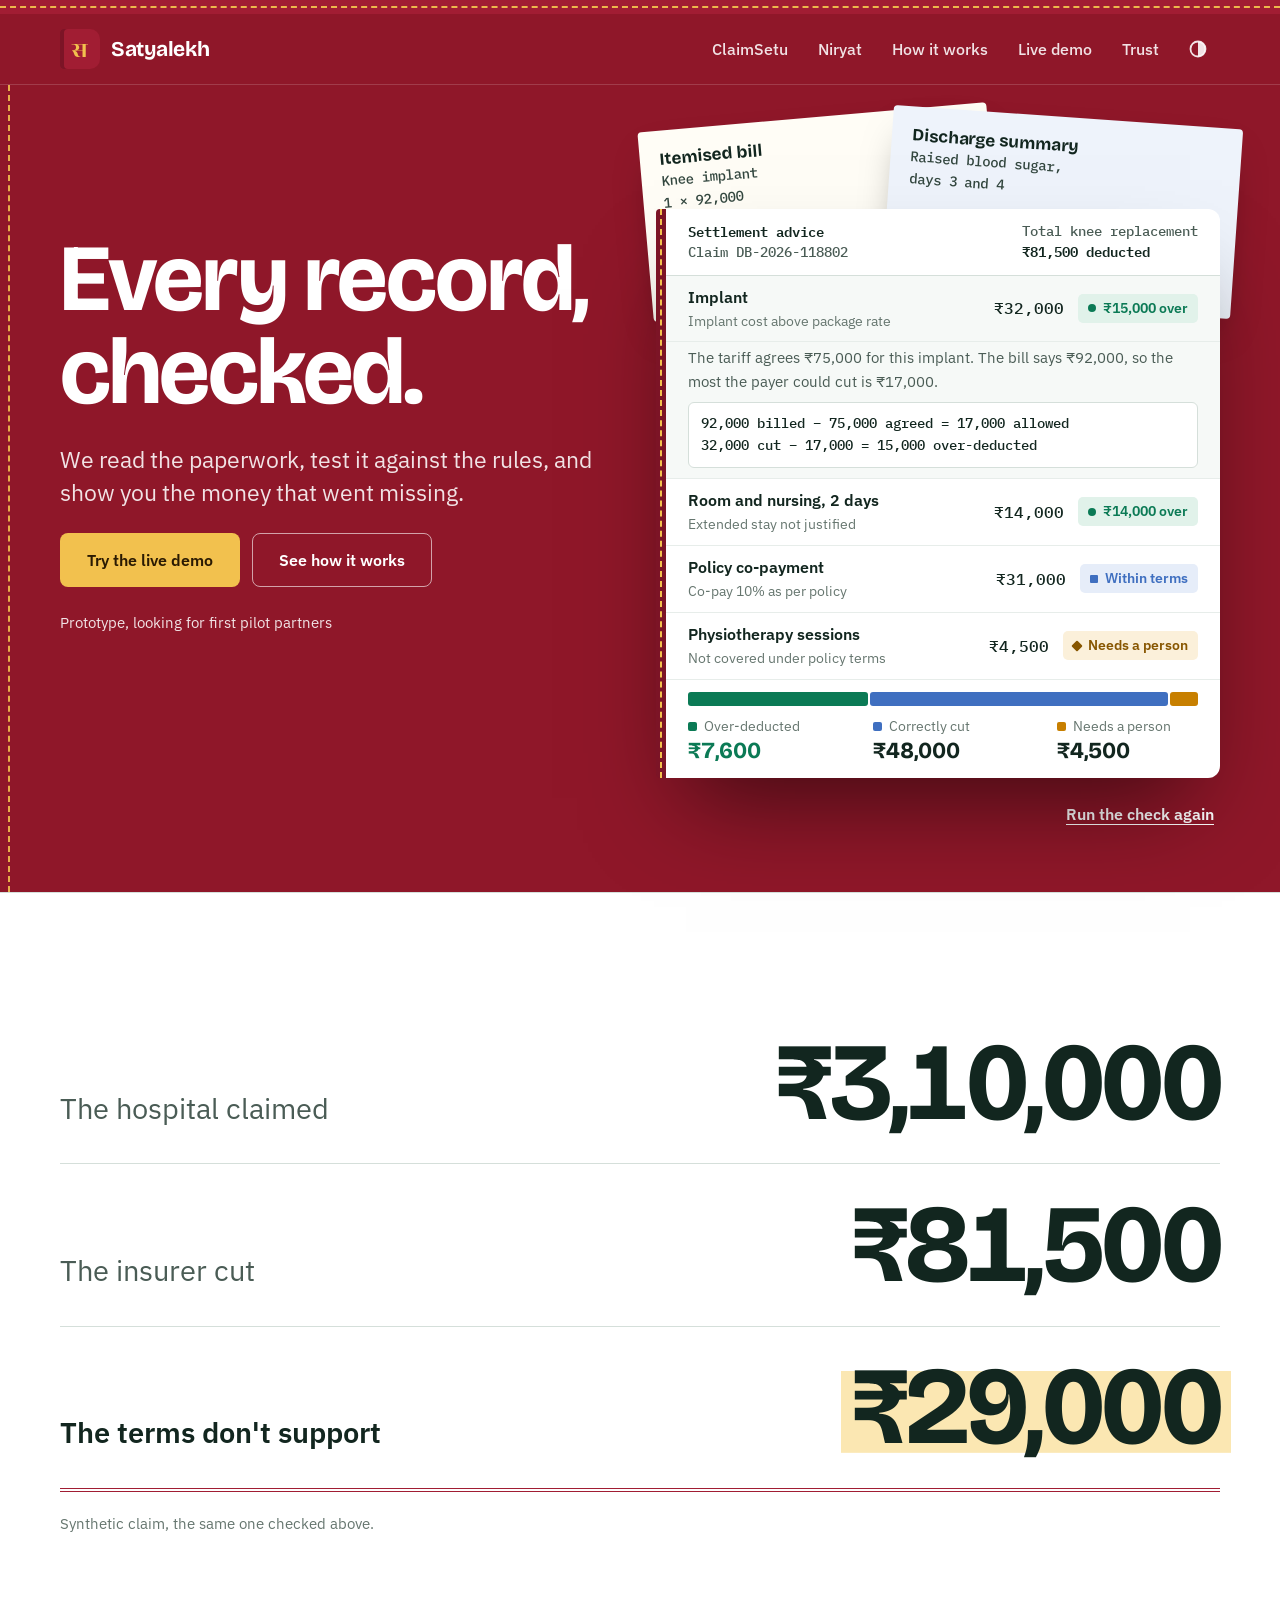
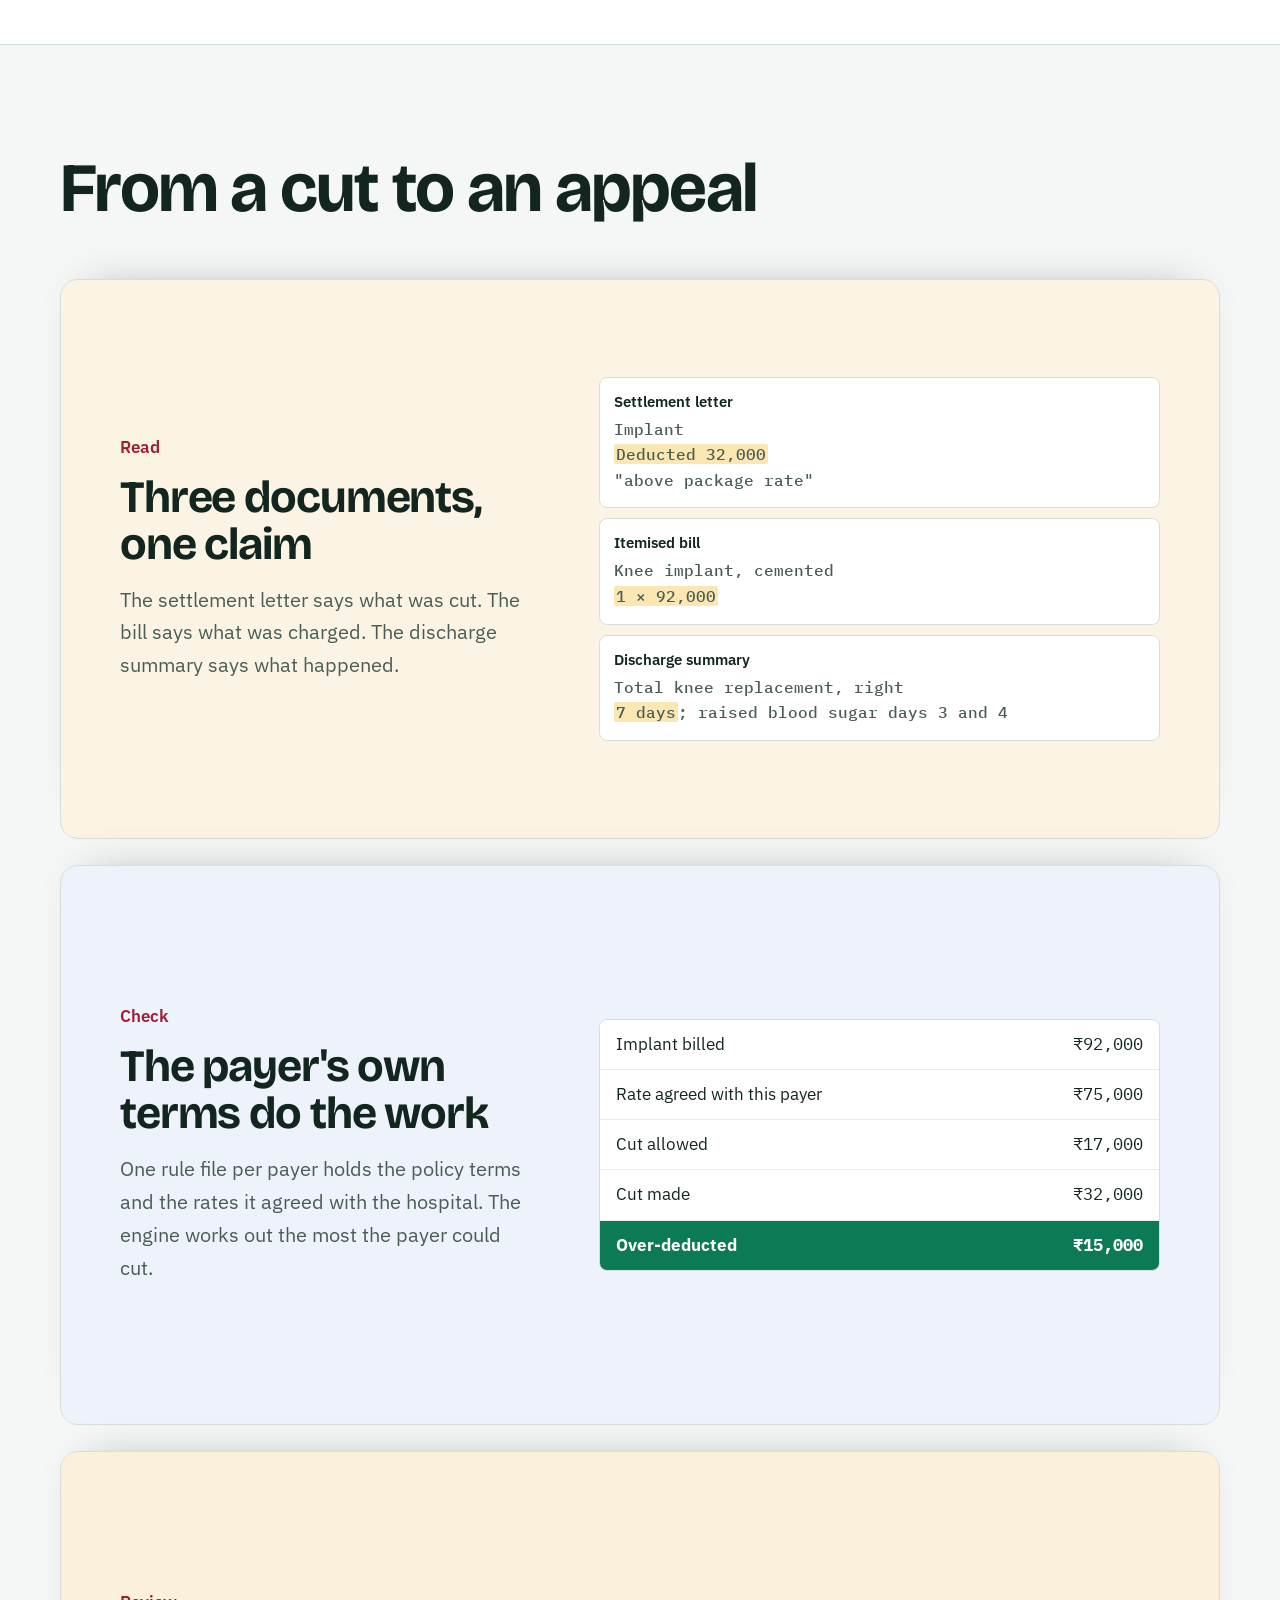
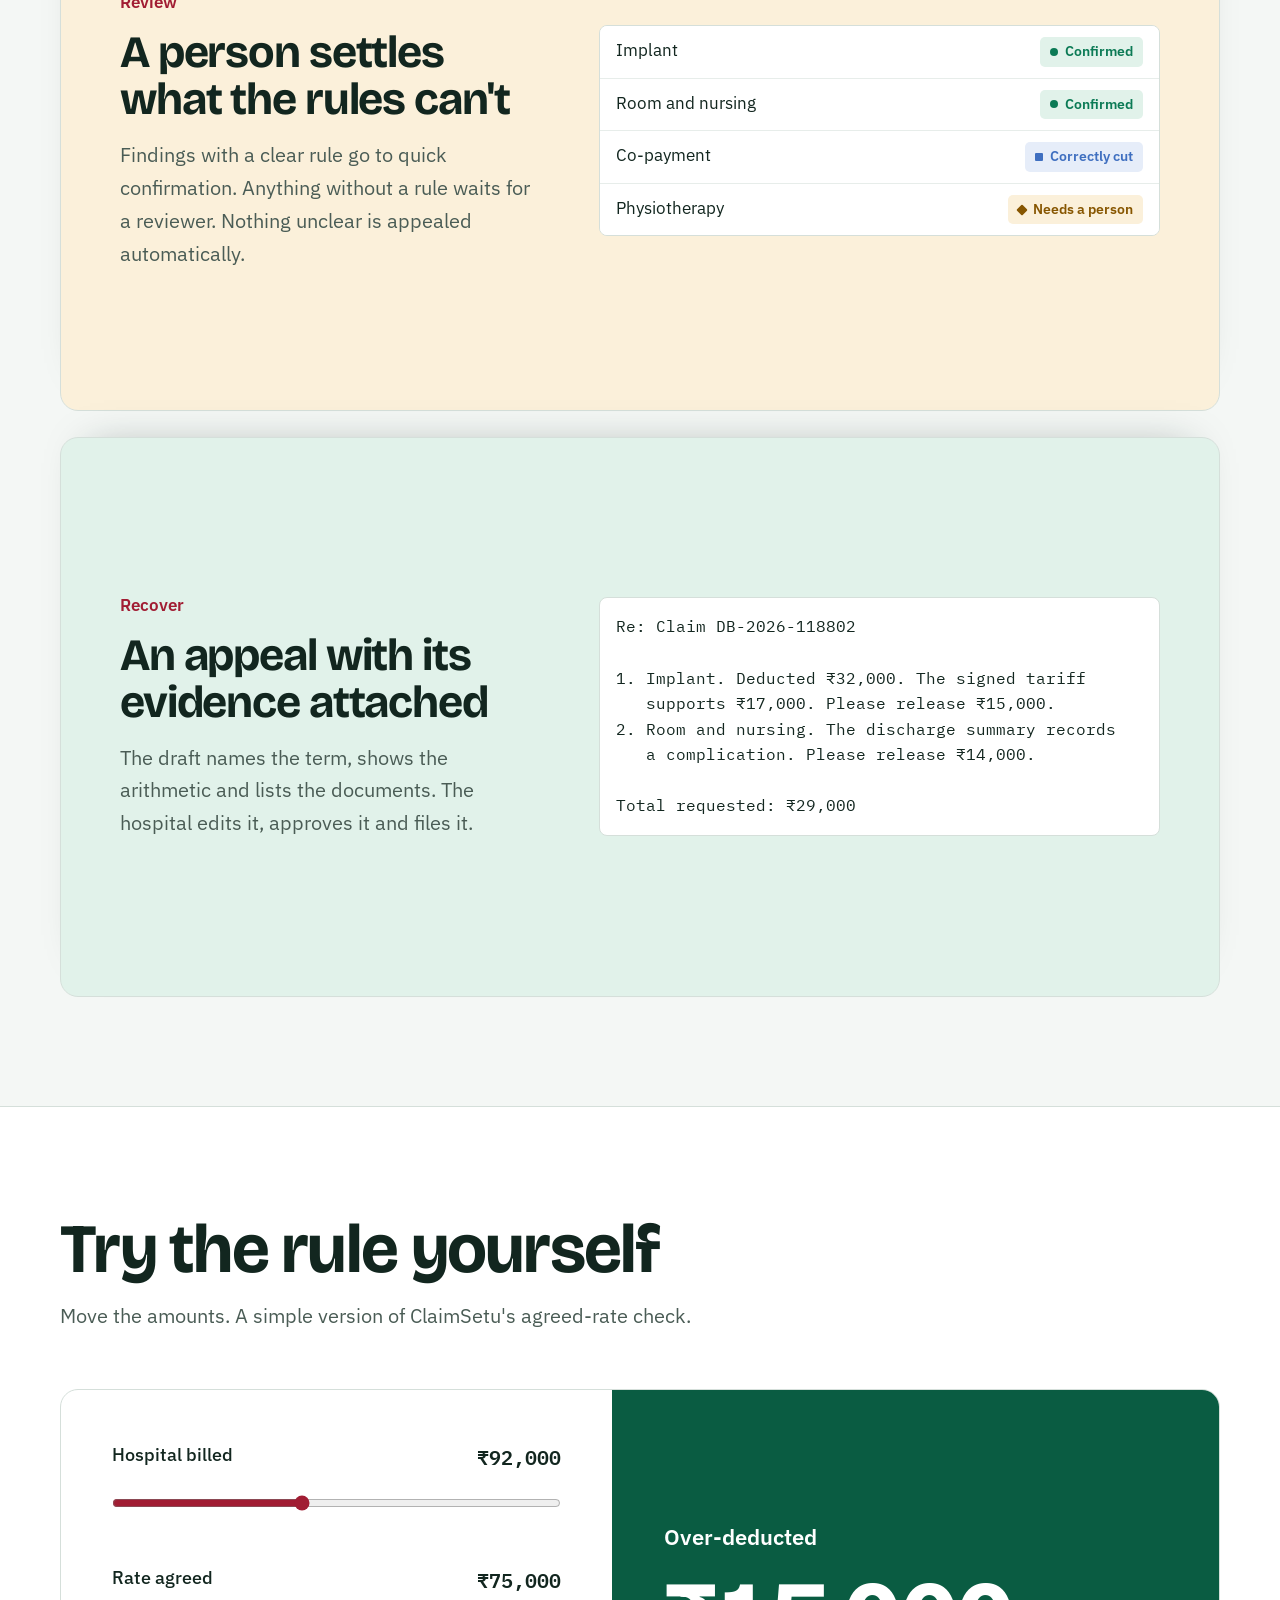
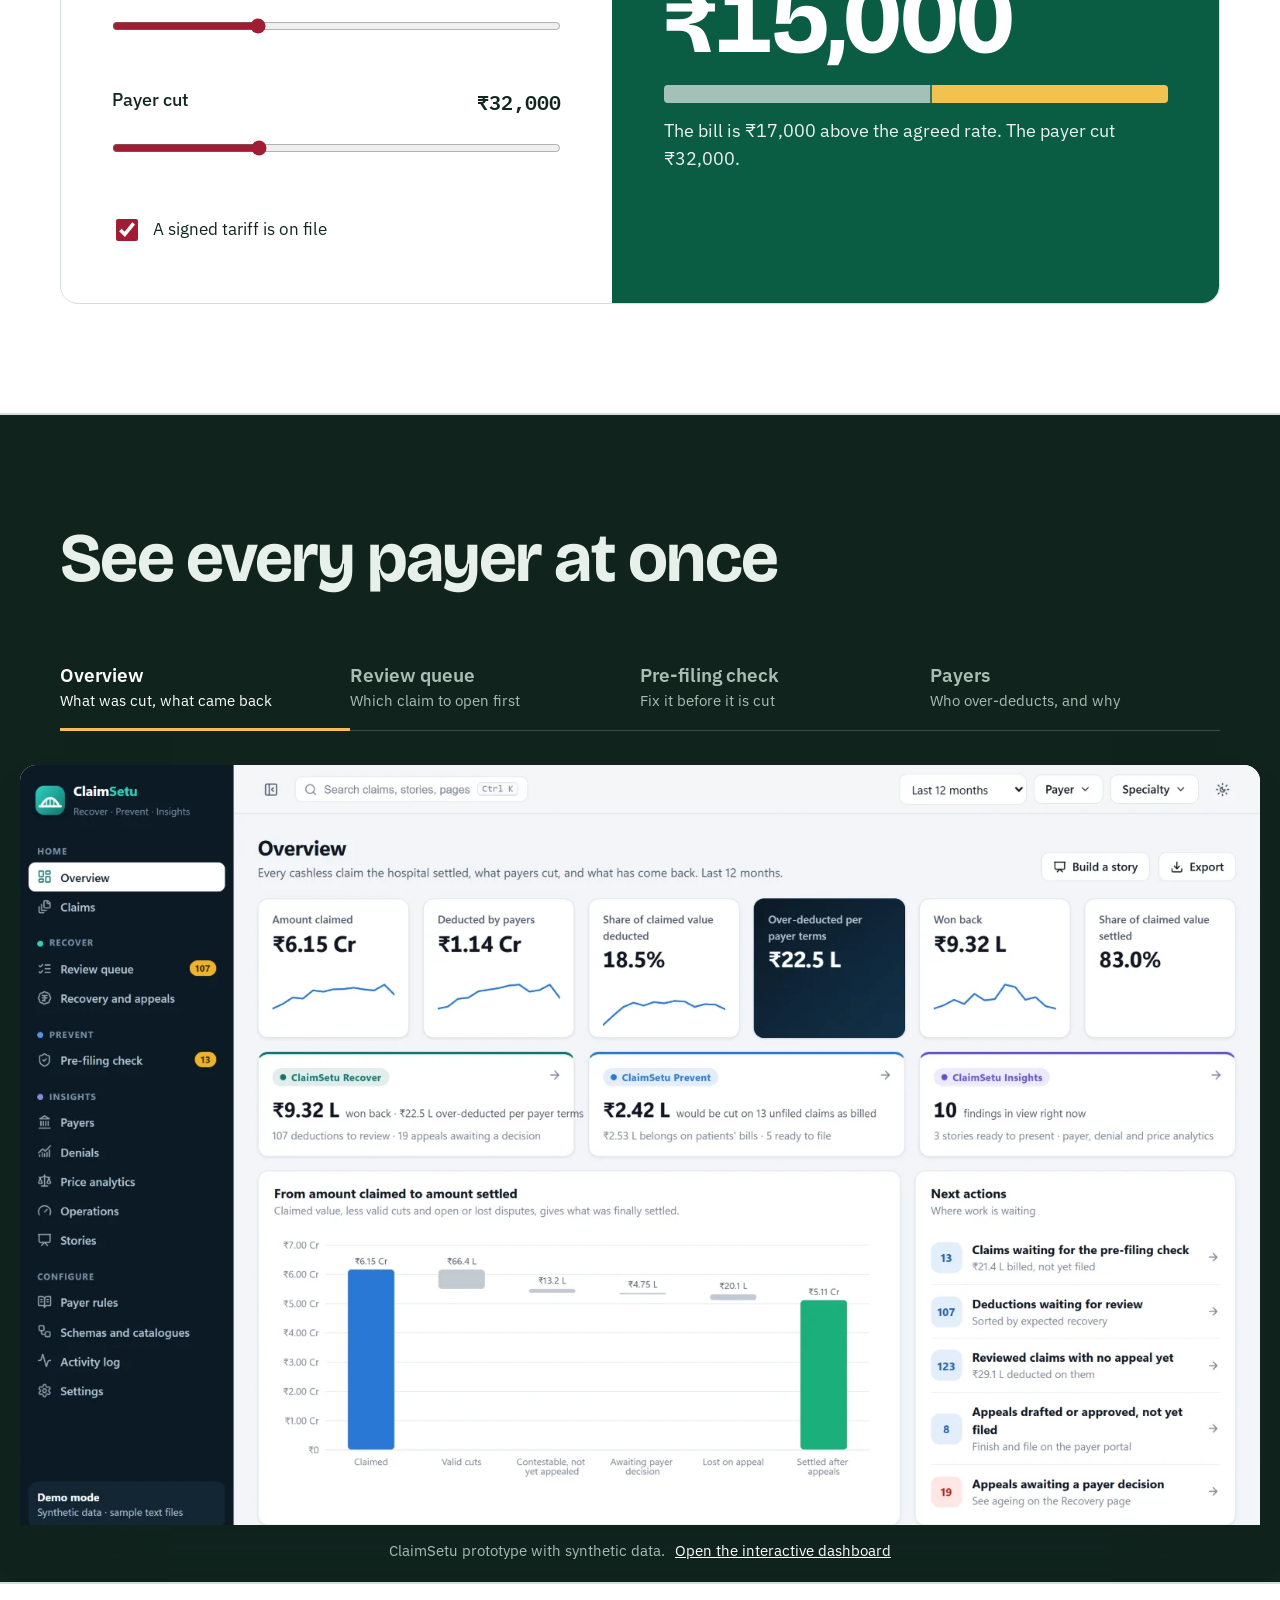
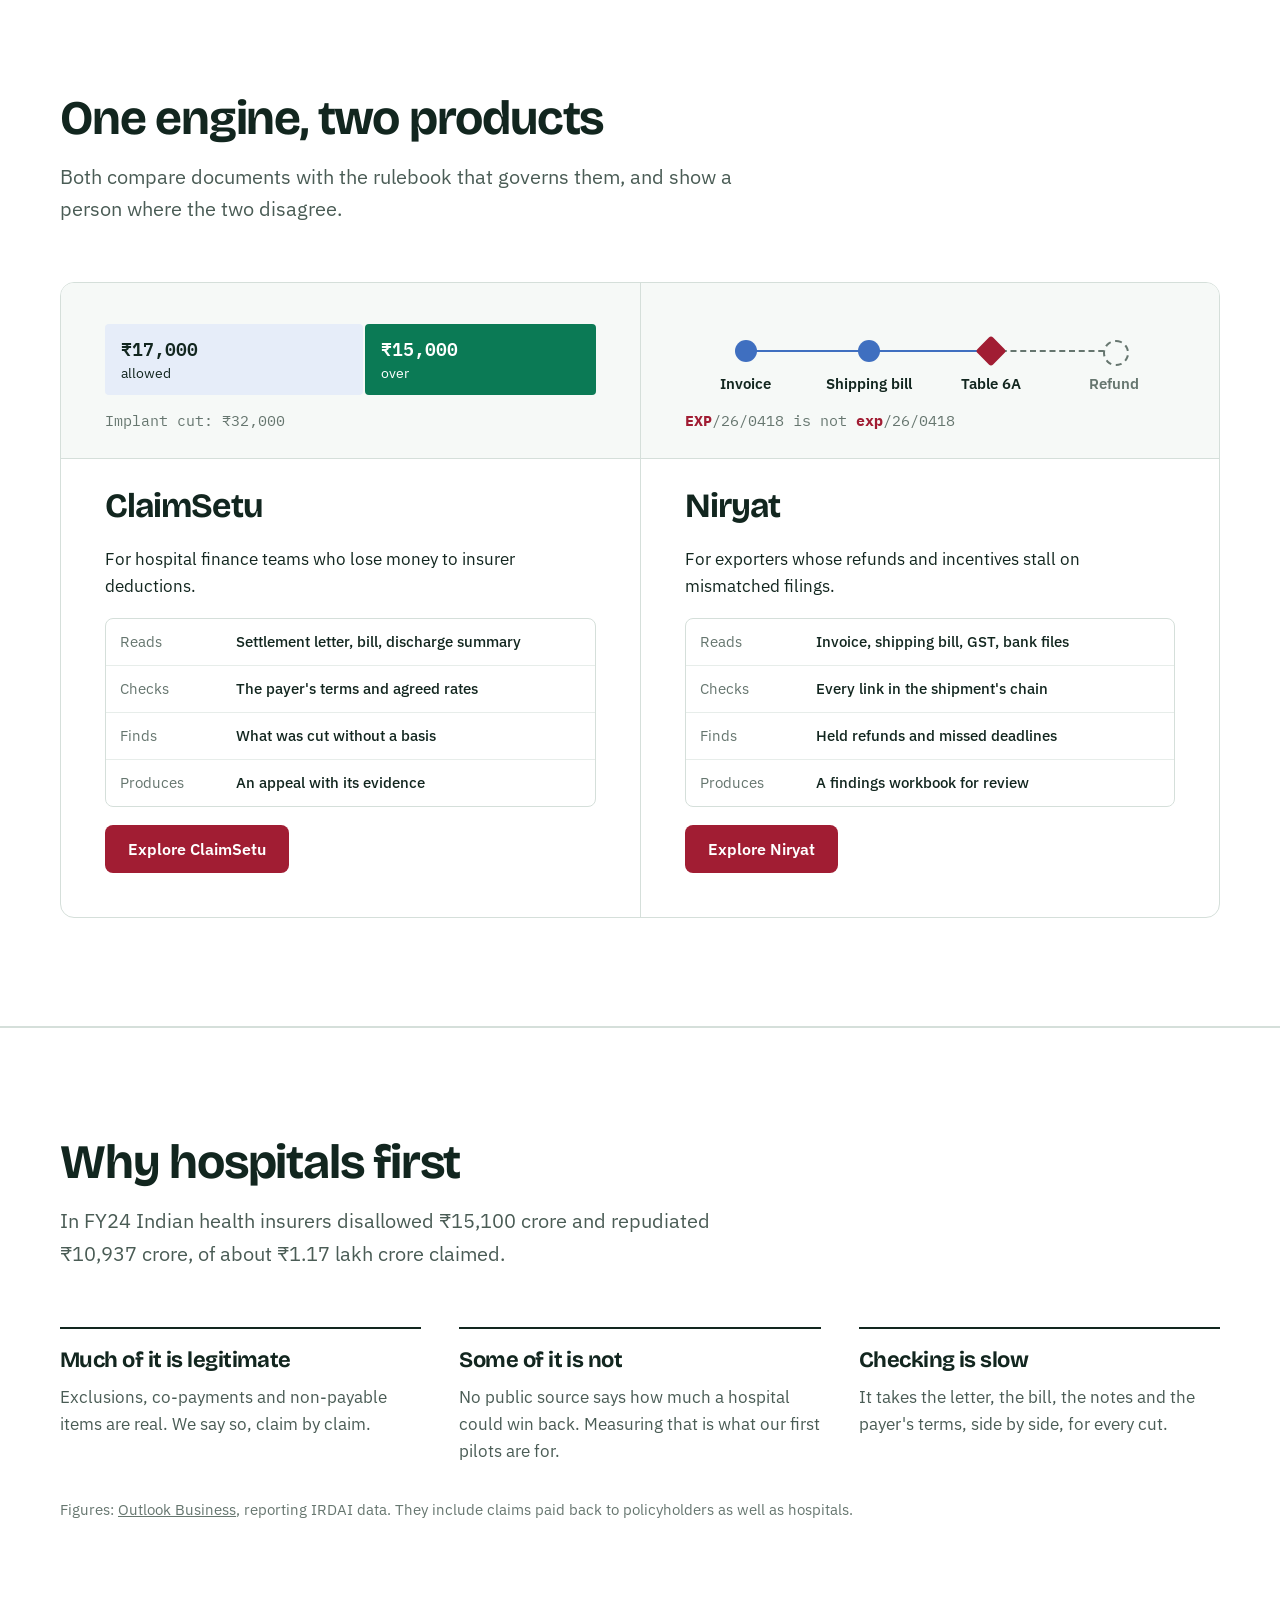
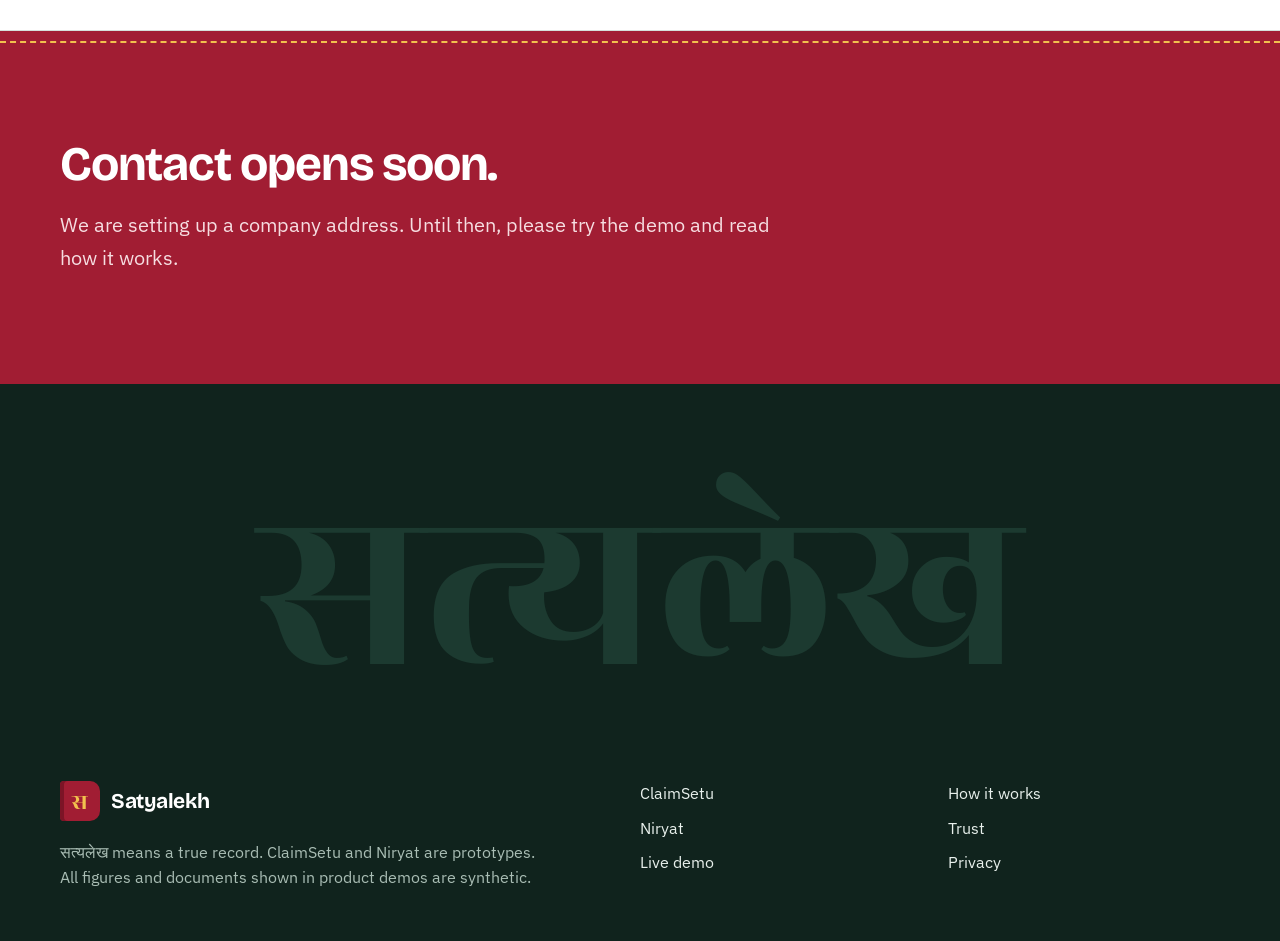
==== commit ee63a0b5: "Redesign the site Co-Authored-By: Claude Opus 5.5 <noreply@anthropic.com>" ====
--- a/index.html
+++ b/index.html
@@ -8,19 +8,20 @@
 <a class="skip" href="#main">Skip to content</a><div class="binding" aria-hidden="true"></div>
 <header class="top"><div class="wrap bar"><a class="logo" href="index.html"><i aria-hidden="true">स</i>Satyalekh</a><button class="menu" type="button" aria-expanded="false" aria-controls="nav">Menu</button><nav class="nav" id="nav" aria-label="Main"><a href="claimsetu.html">ClaimSetu</a><a href="niryat.html">Niryat</a><a href="how-it-works.html">How it works</a><a href="demo.html">Live demo</a><a href="trust.html">Trust</a><button class="theme" type="button" aria-label="Switch light or dark theme"><svg width="20" height="20" viewBox="0 0 20 20" aria-hidden="true"><circle cx="10" cy="10" r="7.5" fill="none" stroke="currentColor" stroke-width="1.8"/><path d="M10 2.5a7.5 7.5 0 0 1 0 15z" fill="currentColor"/></svg><span>Theme</span></button></nav></div></header>
 <main id="main">
-<section class="hero"><div class="wrap"><div class="hero-copy"><h1>Every record, checked against the rules.</h1><p class="lead">Satyalekh finds the money lost in paperwork nobody has time to check. We start with insurer deductions on hospital claims, and filing errors on export shipments.</p><div class="cta"><a class="btn p" href="demo.html">Try the live demo</a><a class="btn s" href="how-it-works.html">See how it works</a></div><p class="status"><b>Prototype</b> Looking for first pilot partners</p></div><figure class="letter" aria-label="Settlement letter checked line by line"><div class="letter-h"><span><strong>Settlement advice</strong><br>Claim DB-2026-118802</span><span>Total knee replacement<br><strong>₹81,500 deducted</strong></span></div>
+<section class="hero bold home"><div class="wrap"><div class="hero-copy"><h1>Every record, checked.</h1><p class="lead">We read the paperwork, test it against the rules, and show you the money that went missing.</p><div class="cta"><a class="btn p" href="demo.html">Try the live demo</a><a class="btn s" href="how-it-works.html">See how it works</a></div><p class="status">Prototype, looking for first pilot partners</p></div><div class="stagewrap"><div class="pile"><div class="paper pa" aria-hidden="true"><b>Itemised bill</b><span>Knee implant</span><span>1 × 92,000</span></div><div class="paper pb" aria-hidden="true"><b>Discharge summary</b><span>Raised blood sugar,</span><span>days 3 and 4</span></div><figure class="letter" aria-label="Settlement letter checked line by line"><div class="letter-h"><span><strong>Settlement advice</strong><br>Claim DB-2026-118802</span><span>Total knee replacement<br><strong>₹81,500 deducted</strong></span></div>
 <button class="line" type="button" aria-expanded="true" aria-controls="pf0"><span class="row"><span class="what">Implant<span class="why">Implant cost above package rate</span></span><span class="amt">₹32,000</span><span class="tag g">₹15,000 over</span></span></button><div class="proof" id="pf0">The tariff agrees ₹75,000 for this implant. The bill says ₹92,000, so the most the payer could cut is ₹17,000.<code>92,000 billed − 75,000 agreed = 17,000 allowed<br>32,000 cut − 17,000 = 15,000 over-deducted</code></div><button class="line" type="button" aria-expanded="false" aria-controls="pf1"><span class="row"><span class="what">Room and nursing, 2 days<span class="why">Extended stay not justified</span></span><span class="amt">₹14,000</span><span class="tag g">₹14,000 over</span></span></button><div class="proof" id="pf1" hidden>The discharge summary records raised blood sugar on days 3 and 4. The terms accept a documented complication as grounds for a longer stay.<code>Evidence: discharge summary, "needing insulin adjustment"</code></div><button class="line" type="button" aria-expanded="false" aria-controls="pf2"><span class="row"><span class="what">Policy co-payment<span class="why">Co-pay 10% as per policy</span></span><span class="amt">₹31,000</span><span class="tag a">Within terms</span></span></button><div class="proof" id="pf2" hidden>The policy carries a 10% co-payment. This cut is correct, so it is not appealed.<code>310,000 claimed × 10% = 31,000</code></div><button class="line" type="button" aria-expanded="false" aria-controls="pf3"><span class="row"><span class="what">Physiotherapy sessions<span class="why">Not covered under policy terms</span></span><span class="amt">₹4,500</span><span class="tag w">Needs a person</span></span></button><div class="proof" id="pf3" hidden>The terms on file say nothing about physiotherapy. A reviewer decides. The software does not guess.<code>No matching rule found</code></div>
-<div class="split" role="img" aria-label="Of ₹81,500 deducted: ₹29,000 over-deducted, ₹48,000 correctly cut, ₹4,500 needs a person"><i style="flex:29000" class="sg"></i><i style="flex:48000" class="sa"></i><i style="flex:4500" class="sw"></i></div><dl class="sum"><div class="win"><dt>Over-deducted</dt><dd>₹29,000</dd></div><div><dt>Correctly cut</dt><dd>₹48,000</dd></div><div><dt>Needs a person</dt><dd>₹4,500</dd></div></dl></figure></div></section>
-<section class="sheet"><div class="wrap"><div class="sec-head"><h2>One engine, two kinds of paperwork</h2><p class="lead">Both products read documents, compare them with the rulebook that governs them, and show a person exactly where the two disagree.</p></div><div class="pair"><article class="prod"><div class="pv" aria-hidden="true"><div class="cutbar"><span style="flex:17">₹17,000<br><small>allowed</small></span><span class="over" style="flex:15">₹15,000<br><small>over</small></span></div><p class="mono small">Implant cut: ₹32,000</p></div><h3>ClaimSetu</h3><p>For hospital finance teams who lose money to insurer deductions.</p><dl class="eq"><div><dt>Reads</dt><dd>Settlement letter, bill, discharge summary</dd></div><div><dt>Checks</dt><dd>The payer's terms and agreed rates</dd></div><div><dt>Finds</dt><dd>What was cut without a basis</dd></div><div><dt>Produces</dt><dd>An appeal with its evidence</dd></div></dl><div class="cta"><a class="btn p" href="claimsetu.html">Explore ClaimSetu</a></div></article><article class="prod"><div class="pv" aria-hidden="true"><div class="links"><span>Invoice</span><span>Shipping bill</span><span class="bad">Table 6A</span><span class="off">Refund</span></div><p class="mono small"><b>EXP</b>/26/0418 is not <b>exp</b>/26/0418</p></div><h3>Niryat</h3><p>For exporters whose refunds and incentives stall on mismatched filings.</p><dl class="eq"><div><dt>Reads</dt><dd>Invoice, shipping bill, GST, bank files</dd></div><div><dt>Checks</dt><dd>Every link in the shipment's chain</dd></div><div><dt>Finds</dt><dd>Held refunds and missed deadlines</dd></div><div><dt>Produces</dt><dd>A findings workbook for review</dd></div></dl><div class="cta"><a class="btn p" href="niryat.html">Explore Niryat</a></div></article></div></div></section>
-<section class="night"><div class="wrap"><div class="sec-head"><h2>Follow one claim from letter to appeal</h2><p class="lead">This is a synthetic claim run through the ClaimSetu rules.</p></div><div class="stepper"><div class="steps" role="tablist" aria-label="How a claim is checked" aria-orientation="vertical"><button role="tab" id="t0" aria-controls="s0" aria-selected="true" tabindex="0">Read<small>Three documents, one claim</small></button><button role="tab" id="t1" aria-controls="s1" aria-selected="false" tabindex="-1">Check<small>The payer's own terms do the work</small></button><button role="tab" id="t2" aria-controls="s2" aria-selected="false" tabindex="-1">Review<small>A person settles what the rules can't</small></button><button role="tab" id="t3" aria-controls="s3" aria-selected="false" tabindex="-1">Recover<small>An appeal with its evidence attached</small></button></div><div><div class="stage" role="tabpanel" id="s0" aria-labelledby="t0"><h3>Three documents, one claim</h3><p class="lead">The settlement letter says what was cut. The bill says what was charged. The discharge summary says what happened.</p><div class="docs"><div class="doc"><b>Settlement letter</b>Implant<br><mark>Deducted 32,000</mark><br>"above package rate"</div><div class="doc"><b>Itemised bill</b>Knee implant, cemented<br><mark>1 × 92,000</mark></div><div class="doc"><b>Discharge summary</b>Total knee replacement, right<br><mark>7 days</mark>; raised blood sugar days 3 and 4</div></div></div><div class="stage" role="tabpanel" id="s1" aria-labelledby="t1" hidden><h3>The payer's own terms do the work</h3><p class="lead">One rule file per payer holds the policy terms and the rates it agreed with the hospital. The engine works out the most the payer could cut.</p><div class="calc"><div><span>Implant billed</span><span>₹92,000</span></div><div><span>Rate agreed with this payer</span><span>₹75,000</span></div><div><span>Cut allowed</span><span>₹17,000</span></div><div><span>Cut made</span><span>₹32,000</span></div><div class="tot"><span>Over-deducted</span><span>₹15,000</span></div></div></div><div class="stage" role="tabpanel" id="s2" aria-labelledby="t2" hidden><h3>A person settles what the rules can't</h3><p class="lead">Findings with a clear rule go to quick confirmation. Anything without a rule waits for a reviewer. Nothing unclear is appealed automatically.</p><div class="calc"><div><span>Implant</span><span class="tag g">Confirmed</span></div><div><span>Room and nursing</span><span class="tag g">Confirmed</span></div><div><span>Co-payment</span><span class="tag a">Correctly cut</span></div><div><span>Physiotherapy</span><span class="tag w">Needs a person</span></div></div></div><div class="stage" role="tabpanel" id="s3" aria-labelledby="t3" hidden><h3>An appeal with its evidence attached</h3><p class="lead">The draft names the term, shows the arithmetic and lists the documents. The hospital edits it, approves it and files it.</p><div class="appeal">Re: Claim DB-2026-118802
+<div class="split" role="img" aria-label="Of ₹81,500 deducted: ₹29,000 over-deducted, ₹48,000 correctly cut, ₹4,500 needs a person"><i style="flex:29000" class="sg"></i><i style="flex:48000" class="sa"></i><i style="flex:4500" class="sw"></i></div><dl class="sum"><div class="win"><dt>Over-deducted</dt><dd>₹29,000</dd></div><div><dt>Correctly cut</dt><dd>₹48,000</dd></div><div><dt>Needs a person</dt><dd>₹4,500</dd></div></dl></figure></div><button class="replay" type="button">Run the check again</button></div></div></section>
+<section class="sheet"><div class="wrap"><h2 class="vh">What one claim loses</h2><dl class="ledger"><div><dt>The hospital claimed</dt><dd>₹3,10,000</dd></div><div><dt>The insurer cut</dt><dd>₹81,500</dd></div><div class="hit-row"><dt>The terms don't support</dt><dd><span class="marker">₹29,000</span></dd></div></dl><p class="small" style="margin-top:20px">Synthetic claim, the same one checked above.</p></div></section>
+<section class="stack-sec"><div class="wrap"><div class="sec-head"><h2>From a cut to an appeal</h2></div><ol class="stack"><li style="--i:0"><div class="st-copy"><p class="st-k">Read</p><h3>Three documents, one claim</h3><p class="lead">The settlement letter says what was cut. The bill says what was charged. The discharge summary says what happened.</p></div><div class="st-vis"><div class="docs"><div class="doc"><b>Settlement letter</b>Implant<br><mark>Deducted 32,000</mark><br>"above package rate"</div><div class="doc"><b>Itemised bill</b>Knee implant, cemented<br><mark>1 × 92,000</mark></div><div class="doc"><b>Discharge summary</b>Total knee replacement, right<br><mark>7 days</mark>; raised blood sugar days 3 and 4</div></div></div></li><li style="--i:1"><div class="st-copy"><p class="st-k">Check</p><h3>The payer's own terms do the work</h3><p class="lead">One rule file per payer holds the policy terms and the rates it agreed with the hospital. The engine works out the most the payer could cut.</p></div><div class="st-vis"><div class="calc"><div><span>Implant billed</span><span>₹92,000</span></div><div><span>Rate agreed with this payer</span><span>₹75,000</span></div><div><span>Cut allowed</span><span>₹17,000</span></div><div><span>Cut made</span><span>₹32,000</span></div><div class="tot"><span>Over-deducted</span><span>₹15,000</span></div></div></div></li><li style="--i:2"><div class="st-copy"><p class="st-k">Review</p><h3>A person settles what the rules can't</h3><p class="lead">Findings with a clear rule go to quick confirmation. Anything without a rule waits for a reviewer. Nothing unclear is appealed automatically.</p></div><div class="st-vis"><div class="calc"><div><span>Implant</span><span class="tag g">Confirmed</span></div><div><span>Room and nursing</span><span class="tag g">Confirmed</span></div><div><span>Co-payment</span><span class="tag a">Correctly cut</span></div><div><span>Physiotherapy</span><span class="tag w">Needs a person</span></div></div></div></li><li style="--i:3"><div class="st-copy"><p class="st-k">Recover</p><h3>An appeal with its evidence attached</h3><p class="lead">The draft names the term, shows the arithmetic and lists the documents. The hospital edits it, approves it and files it.</p></div><div class="st-vis"><div class="appeal">Re: Claim DB-2026-118802
 
 1. Implant. Deducted ₹32,000. The signed tariff
    supports ₹17,000. Please release ₹15,000.
 2. Room and nursing. The discharge summary records
    a complication. Please release ₹14,000.
 
-Total requested: ₹29,000</div></div></div></div></div></section>
-<section><div class="wrap feat"><div><h2>A dashboard that ends in an action</h2><p class="lead">See which payer over-deducts, for what reason, and which claims to appeal first. Then open a claim and read the draft.</p><div class="cta"><a class="btn p" href="demo.html">Open the dashboard</a></div></div><figure><div class="shot"><img src="assets/claimsetu-overview.webp" width="1600" height="1000" alt="ClaimSetu overview with claimed, deducted and recovered amounts"></div><figcaption>ClaimSetu prototype with synthetic data.</figcaption></figure></div></section>
+Total requested: ₹29,000</div></div></li></ol></div></section>
+<section class="playsec"><div class="wrap"><div class="sec-head"><h2>Try the rule yourself</h2><p class="lead">Move the amounts. A simple version of ClaimSetu's agreed-rate check.</p></div><form class="play" id="play"><div class="knobs"><label for="k-b"><span>Hospital billed <output id="o-b">₹92,000</output></span><input type="range" id="k-b" min="50000" max="150000" step="1000" value="92000"></label><label for="k-a"><span>Rate agreed <output id="o-a">₹75,000</output></span><input type="range" id="k-a" min="40000" max="150000" step="1000" value="75000"></label><label for="k-c"><span>Payer cut <output id="o-c">₹32,000</output></span><input type="range" id="k-c" min="0" max="100000" step="1000" value="32000"></label><label class="onfile" for="k-f"><input type="checkbox" id="k-f" checked> A signed tariff is on file</label></div><div class="verdict" data-v="g"><p class="vlabel" id="v-l">Over-deducted</p><p class="vnum" id="v-n">₹15,000</p><div class="vbar" aria-hidden="true"><i id="v-a"></i><i id="v-o"></i></div><p class="vwhy" id="v-w">The bill is ₹17,000 above the agreed rate. The payer cut ₹32,000.</p><p class="vh" role="status" id="v-s"></p></div></form></div></section><section class="night show"><div class="wrap"><div class="sec-head"><h2>See every payer at once</h2></div><div class="shots" role="tablist" aria-label="ClaimSetu screens"><button role="tab" id="ht0" aria-controls="hs0" aria-selected="true" tabindex="0">Overview<small>What was cut, what came back</small></button><button role="tab" id="ht1" aria-controls="hs1" aria-selected="false" tabindex="-1">Review queue<small>Which claim to open first</small></button><button role="tab" id="ht2" aria-controls="hs2" aria-selected="false" tabindex="-1">Pre-filing check<small>Fix it before it is cut</small></button><button role="tab" id="ht3" aria-controls="hs3" aria-selected="false" tabindex="-1">Payers<small>Who over-deducts, and why</small></button></div></div><figure class="bleed"><div class="shot" role="tabpanel" id="hs0" aria-labelledby="ht0"><img src="assets/claimsetu-overview.webp" width="1600" height="1000" alt="ClaimSetu overview screen"></div><div class="shot" role="tabpanel" id="hs1" aria-labelledby="ht1" hidden><img src="assets/claimsetu-queue.webp" width="1600" height="1000" alt="ClaimSetu review queue screen"></div><div class="shot" role="tabpanel" id="hs2" aria-labelledby="ht2" hidden><img src="assets/claimsetu-prefiling.webp" width="1600" height="1000" alt="ClaimSetu pre-filing check screen"></div><div class="shot" role="tabpanel" id="hs3" aria-labelledby="ht3" hidden><img src="assets/claimsetu-payers.webp" width="1600" height="1000" alt="ClaimSetu payers screen"></div><figcaption>ClaimSetu prototype with synthetic data. <a href="demo.html">Open the interactive dashboard</a></figcaption></figure></section>
+<section class="sheet"><div class="wrap"><div class="sec-head"><h2>One engine, two products</h2><p class="lead">Both compare documents with the rulebook that governs them, and show a person where the two disagree.</p></div><div class="pair"><article class="prod"><div class="pv" aria-hidden="true"><div class="cutbar"><span style="flex:17">₹17,000<br><small>allowed</small></span><span class="over" style="flex:15">₹15,000<br><small>over</small></span></div><p class="mono small">Implant cut: ₹32,000</p></div><h3>ClaimSetu</h3><p>For hospital finance teams who lose money to insurer deductions.</p><dl class="eq"><div><dt>Reads</dt><dd>Settlement letter, bill, discharge summary</dd></div><div><dt>Checks</dt><dd>The payer's terms and agreed rates</dd></div><div><dt>Finds</dt><dd>What was cut without a basis</dd></div><div><dt>Produces</dt><dd>An appeal with its evidence</dd></div></dl><div class="cta"><a class="btn p" href="claimsetu.html">Explore ClaimSetu</a></div></article><article class="prod"><div class="pv" aria-hidden="true"><div class="links"><span>Invoice</span><span>Shipping bill</span><span class="bad">Table 6A</span><span class="off">Refund</span></div><p class="mono small"><b>EXP</b>/26/0418 is not <b>exp</b>/26/0418</p></div><h3>Niryat</h3><p>For exporters whose refunds and incentives stall on mismatched filings.</p><dl class="eq"><div><dt>Reads</dt><dd>Invoice, shipping bill, GST, bank files</dd></div><div><dt>Checks</dt><dd>Every link in the shipment's chain</dd></div><div><dt>Finds</dt><dd>Held refunds and missed deadlines</dd></div><div><dt>Produces</dt><dd>A findings workbook for review</dd></div></dl><div class="cta"><a class="btn p" href="niryat.html">Explore Niryat</a></div></article></div></div></section>
 <section class="sheet"><div class="wrap"><div class="sec-head"><h2>Why hospitals first</h2><p class="lead">In FY24 Indian health insurers disallowed ₹15,100 crore and repudiated ₹10,937 crore, of about ₹1.17 lakh crore claimed.</p></div><div class="cols"><div><h3>Much of it is legitimate</h3><p>Exclusions, co-payments and non-payable items are real. We say so, claim by claim.</p></div><div><h3>Some of it is not</h3><p>No public source says how much a hospital could win back. Measuring that is what our first pilots are for.</p></div><div><h3>Checking is slow</h3><p>It takes the letter, the bill, the notes and the payer's terms, side by side, for every cut.</p></div></div><p class="small" style="margin-top:32px">Figures: <a href="https://www.outlookbusiness.com/economy-and-policy/health-insurers-disallowed-claims-worth-rs-15100-crore-during-fy24">Outlook Business</a>, reporting IRDAI data. They include claims paid back to policyholders as well as hospitals.</p></div></section><section class="end" id="contact"><div class="wrap" style="grid-template-columns:minmax(0,1fr)"><div><h2>Contact opens soon.</h2><p class="lead">We are setting up a company address. Until then, please try the demo and read how it works.</p></div></div></section></main>
 <footer><div class="word" aria-hidden="true">सत्यलेख</div><div class="wrap"><div><a class="logo" href="index.html"><i aria-hidden="true">स</i>Satyalekh</a><p>सत्यलेख means a true record. ClaimSetu and Niryat are prototypes. All figures and documents shown in product demos are synthetic.</p></div><nav aria-label="Products"><a href="claimsetu.html">ClaimSetu</a><a href="niryat.html">Niryat</a><a href="demo.html">Live demo</a></nav><nav aria-label="Company"><a href="how-it-works.html">How it works</a><a href="trust.html">Trust</a><a href="privacy.html">Privacy</a></nav></div></footer>
 <script src="assets/site.js"></script></body></html>
--- a/assets/site.css
+++ b/assets/site.css
@@ -155,3 +155,57 @@
 @media(max-width:560px){.sum{grid-template-columns:minmax(0,1fr);padding:10px 0}.sum div{display:flex;justify-content:space-between;align-items:center;padding:5px 16px!important;border:0!important}.split{padding-inline:16px}.links{font-size:13px}}
 @media(prefers-color-scheme:dark){:root:not([data-theme=light]){--paper:#0E1A16;--sheet:#13241E;--ink:#E8F0EC;--ink-2:#B4C5BD;--ink-3:#93A79E;--rule:#2A4038;--rule-2:#1F342C;--tint:#182C25;--edge:#46614F;--head:rgba(14,26,22,.94);--hl:#5C4A12;--mark:#EE6B80;--night:#091310;--good:#5CCB9F;--good-bg:#153B2E;--warn-ink:#F0B95A;--warn-bg:#3A2D10;--info:#92B4EC;--info-bg:#1B2E4E;--lane-a:#2B2717;--lane-b:#182C25;--lane-c:#1A2840;--c-g:#1E9E72;--c-w:#C08412;--c-a:#6C93D0;--grid:#264037;--ruleline:rgba(146,180,236,.09);--margin:rgba(238,107,128,.3);color-scheme:dark}}
 :root[data-theme=dark]{--paper:#0E1A16;--sheet:#13241E;--ink:#E8F0EC;--ink-2:#B4C5BD;--ink-3:#93A79E;--rule:#2A4038;--rule-2:#1F342C;--tint:#182C25;--edge:#46614F;--head:rgba(14,26,22,.94);--hl:#5C4A12;--mark:#EE6B80;--night:#091310;--good:#5CCB9F;--good-bg:#153B2E;--warn-ink:#F0B95A;--warn-bg:#3A2D10;--info:#92B4EC;--info-bg:#1B2E4E;--lane-a:#2B2717;--lane-b:#182C25;--lane-c:#1A2840;--c-g:#1E9E72;--c-w:#C08412;--c-a:#6C93D0;--grid:#264037;--ruleline:rgba(146,180,236,.09);--margin:rgba(238,107,128,.3);color-scheme:dark}
+
+/* Bold openings, ledger statement, stacked chapters */
+@view-transition{navigation:auto}
+.hero.bold{--hb:#8F1729;background:var(--hb);color:#fff;padding-block:clamp(56px,7vw,112px)}
+.hero.bold.green{--hb:#0A4A38}.hero.bold.blue{--hb:#1C3B78}
+.hero.bold::before{left:max(8px,calc(50% - 640px));border-left:2px dashed var(--thread);opacity:.9}
+.hero.bold h1{font-size:clamp(48px,7.4vw,112px);line-height:.98;letter-spacing:-.022em}
+.hero.bold.green h1,.hero.bold.blue h1{font-size:clamp(44px,5.9vw,88px);line-height:.98}
+.hero.bold .lead{color:rgba(255,255,255,.88);font-size:clamp(19px,1.8vw,24px);line-height:1.45}.hero.bold .status{color:rgba(255,255,255,.88)}
+.hero.bold .btn{min-height:54px;padding-inline:26px}.hero.bold .btn.p{background:var(--thread);color:#2A1A02}.hero.bold .btn.p:hover{background:#FFD773}.hero.bold .btn.s{border-color:rgba(255,255,255,.6);color:#fff}.hero.bold .btn.s:hover{background:rgba(255,255,255,.14);border-color:#fff}
+.hero.bold :focus-visible{outline-color:var(--thread)}.hero.bold .letter :focus-visible{outline-color:var(--info)}
+.hero.bold figcaption{color:rgba(255,255,255,.85)}.hero.bold .letter{color:var(--ink)}.hero.bold .letter figcaption{color:var(--ink-3)}
+.hero.bold .letter{box-shadow:0 50px 90px -30px rgba(0,0,0,.55);border:0;border-left:10px solid var(--cloth-deep)}
+.hero.green .shot{width:min(860px,56vw);border:0;box-shadow:0 50px 90px -30px rgba(0,0,0,.55)}.hero.green{overflow-x:clip}
+.stagewrap{min-width:0;display:grid;gap:14px;justify-items:end}.stagewrap .letter{width:100%}
+.replay{background:none;border:0;color:#fff;font:600 15.5px var(--body);min-height:44px;cursor:pointer;text-decoration:underline;text-underline-offset:4px}
+.scan{position:absolute;left:0;right:0;height:3px;background:var(--thread);box-shadow:0 0 22px 5px rgba(242,193,78,.75);z-index:2;pointer-events:none}
+.ledger>div{display:flex;justify-content:space-between;align-items:baseline;gap:24px;border-bottom:1px solid var(--rule);padding:clamp(16px,2vw,28px) 0}.ledger>div:last-child{border-bottom:4px double var(--mark)}
+.ledger dt{font-size:clamp(19px,2.3vw,30px);color:var(--ink-2)}.ledger dd{font:700 clamp(40px,8.6vw,128px)/1 var(--display);letter-spacing:-.032em;font-variant-numeric:tabular-nums;white-space:nowrap}
+.hit-row dt{color:var(--ink);font-weight:600}.marker{padding:0 .1em;margin-right:-.1em;background:linear-gradient(var(--hl),var(--hl)) no-repeat 0 60%/100% 62%}
+@supports(animation-timeline:view()){@media(prefers-reduced-motion:no-preference){.marker{animation:sweep linear both;animation-timeline:view();animation-range:entry 60% cover 42%}@keyframes sweep{from{background-size:0 62%}to{background-size:100% 62%}}}}
+.stack-sec .sec-head h2,.show .sec-head h2{font-size:clamp(36px,5.4vw,76px);line-height:1}
+.stack{display:grid;gap:26px}.stack>li{display:grid;grid-template-columns:minmax(0,.85fr) minmax(0,1.15fr);gap:clamp(28px,5vw,80px);align-items:center;border-radius:18px;padding:clamp(26px,4.6vw,68px);border:1px solid var(--rule);background:var(--lane-b)}
+.stack>li:nth-child(1){background:var(--lane-a)}.stack>li:nth-child(2){background:var(--lane-c)}.stack>li:nth-child(3){background:var(--warn-bg)}.stack>li:nth-child(4){background:var(--good-bg)}
+.st-copy{display:grid;gap:16px}.st-k{font:600 17px var(--body);color:var(--mark)}.stack h3{font-size:clamp(28px,3.5vw,46px);line-height:1.05}.st-vis .calc,.st-vis .doc,.st-vis .appeal{background:var(--sheet);font-size:15.5px}.st-vis .docs{grid-template-columns:minmax(0,1fr)}.st-vis .calc{font-size:17px}.st-vis .calc div:not(.tot){background:var(--sheet)}.st-vis .calc .tot{background:#0B7A55;color:#fff}
+@media(min-width:941px) and (min-height:720px){.stack>li{position:sticky;top:calc(92px + var(--i)*16px);min-height:min(560px,calc(100vh - 190px));box-shadow:0 -18px 40px -30px rgba(18,38,31,.35)}}
+.show{padding-bottom:0;overflow:hidden}.bleed{width:min(1400px,calc(100% - 40px));margin:0 auto}.bleed .shot{border:0;border-radius:16px 16px 0 0;max-height:min(760px,60vw)}.bleed figcaption{position:relative;text-align:center;padding:14px 0 20px}
+@media(max-width:940px){.hero.green .shot{width:100%}.stack>li{grid-template-columns:minmax(0,1fr)}.hero.bold.home .wrap{gap:40px}}
+@media(max-width:560px){.ledger>div{display:grid;gap:4px}.ledger dd{font-size:clamp(46px,16vw,72px)}.stagewrap{justify-items:start}.stack>li{border-radius:12px;padding:24px 18px}.bleed{width:100%}.bleed .shot{border-radius:0}}
+
+/* Header takes the colour of the opening until you scroll */
+body:has(.hero.home){--open:#8F1729}body:has(.hero.green){--open:#0A4A38}body:has(.hero.blue){--open:#1C3B78}body:has(.hero.dark){--open:#10231D}
+.hero.bold.dark{--hb:#10231D}
+@media(min-width:941px){body:has(.hero.bold) header.top:not(.scrolled){background:var(--open);border-color:rgba(255,255,255,.16);color:#fff;backdrop-filter:none}body:has(.hero.bold) header.top:not(.scrolled) :is(.nav a:not(.btn),.theme){color:rgba(255,255,255,.88)}body:has(.hero.bold) header.top:not(.scrolled) :is(.nav a:not(.btn):hover,.theme:hover){background:rgba(255,255,255,.14);color:#fff}body:has(.hero.bold) header.top:not(.scrolled) .nav a[aria-current]{color:#fff;box-shadow:inset 0 -2px 0 var(--thread)}body:has(.hero.bold) header.top:not(.scrolled) .nav a.btn.p{background:#fff;color:#12261F}header.top{transition:background .25s}}
+.hero.bold.dark h1{font-size:clamp(44px,5.9vw,88px)}
+/* Pile of papers */
+.pile{position:relative;width:100%}.paper{position:absolute;width:62%;height:190px;background:#FFFDF6;color:#33473F;border-radius:4px;padding:18px 20px;font:500 14px/1.6 var(--mono);display:grid;align-content:start;box-shadow:0 20px 40px -18px rgba(0,0,0,.5)}.paper b{font:700 17px var(--display);color:#12261F}
+.pa{top:-84px;left:-2%;transform:rotate(-5deg)}.pb{top:-92px;right:-3%;transform:rotate(4deg);background:#EEF3FB}.hero.home .wrap{padding-top:72px}.hero.home .letter{z-index:1}
+/* Rule playground */
+.playsec{background:var(--sheet);border-block:1px solid var(--rule)}.playsec h2{font-size:clamp(36px,5.4vw,76px);line-height:1}
+.play{display:grid;grid-template-columns:minmax(0,1fr) minmax(0,1.1fr);border-radius:18px;overflow:hidden;border:1px solid var(--rule)}.knobs{padding:clamp(24px,4vw,56px);display:grid;gap:30px;align-content:center}.knobs label>span{display:flex;justify-content:space-between;gap:12px;font-weight:500;font-size:18px;margin-bottom:8px}.knobs output{font:600 20px var(--mono)}
+.knobs input[type=range]{width:100%;height:44px;accent-color:var(--mark);margin:0;cursor:pointer}.onfile{display:flex;gap:12px;align-items:center;min-height:44px;font-size:17px;cursor:pointer}.onfile input{width:22px;height:22px;accent-color:var(--mark)}
+.verdict{background:#0A5C42;color:#fff;padding:clamp(24px,4vw,56px);display:grid;gap:14px;align-content:center;transition:background .25s;min-height:400px}.verdict[data-v=a]{background:#234A8F}.verdict[data-v=w]{background:#744B00}
+.vlabel{font-size:22px;font-weight:600}.vnum{font:700 clamp(52px,8vw,116px)/1 var(--display);letter-spacing:-.025em;font-variant-numeric:tabular-nums}.vwhy{font-size:18px;min-height:3.2em;color:rgba(255,255,255,.92)}.vbar{display:flex;height:18px;gap:2px;background:rgba(255,255,255,.16);border-radius:4px;overflow:hidden}.vbar i{width:0;transition:width .2s}#v-a{background:rgba(255,255,255,.55)}#v-o{background:var(--thread)}
+/* Screens */
+.shots{display:grid;grid-template-columns:repeat(4,minmax(0,1fr));margin-bottom:34px;border-bottom:1px solid #31514A}.shots button{text-align:left;background:none;border:0;border-bottom:3px solid transparent;margin-bottom:-1px;padding:14px 16px 18px 0;color:var(--on-night-2);font:600 19px var(--body);cursor:pointer}.shots small{display:block;font:400 15px var(--body);margin-top:4px}.shots button:hover{color:#fff}.shots [aria-selected=true]{color:#fff;border-color:var(--thread)}.bleed figcaption a{color:#fff;margin-left:6px}
+@media(prefers-reduced-motion:no-preference){.bleed .shot:not([hidden]){animation:rise .35s ease-out}@keyframes rise{from{transform:translateY(22px)}to{transform:none}}}
+.engine text{font:500 17px var(--body)}.engine text[font-size="21"]{font-size:21px;font-weight:700}@media(prefers-reduced-motion:reduce){.engine .dot{display:none}}
+.trust .wrap{grid-template-columns:minmax(0,1fr)}.trust h1{max-width:13ch}.board{display:grid;grid-template-columns:repeat(2,minmax(0,1fr));background:#fff;color:#12261F;border-radius:14px;overflow:hidden}.board>div{padding:clamp(24px,3.6vw,48px);display:grid;gap:22px;align-content:start}.board>div+div{background:#FBF0DA}.board h2{font-size:30px}.board .crosses li::before{background:#A11D33}.board .ticks:not(.crosses) li::before{border-color:#0B7A55}
+@media(max-width:940px){.play,.board{grid-template-columns:minmax(0,1fr)}.verdict{min-height:0}.shots{grid-template-columns:repeat(2,minmax(0,1fr))}.shots button{padding-right:8px}.hero.home .wrap{padding-top:0}.pile{margin-top:84px}}
+@media(max-width:560px){.paper{width:70%;font-size:12.5px}.pa{top:-74px}.pb{top:-80px}.shots small{display:none}}
+.hero.home{overflow-x:clip}
+.hero.bold.home{padding-block:20px 56px}.hero.home .line{padding-block:9px}.hero.home .letter-h{padding-block:12px}.hero.home .proof{padding-bottom:10px}.hero.home .sum div{padding-block:10px 14px}.hero.home .split{padding-top:12px}.hero.home .wrap{padding-top:104px}.pa,.pb{top:-92px}.hero.home .hero-copy{align-self:start;padding-top:24px}
+@media(max-width:940px){.hero.bold.home{padding-block:44px 56px}.hero.home .wrap{padding-top:0}.hero.home .hero-copy{padding-top:0}.pile{margin-top:92px}}
